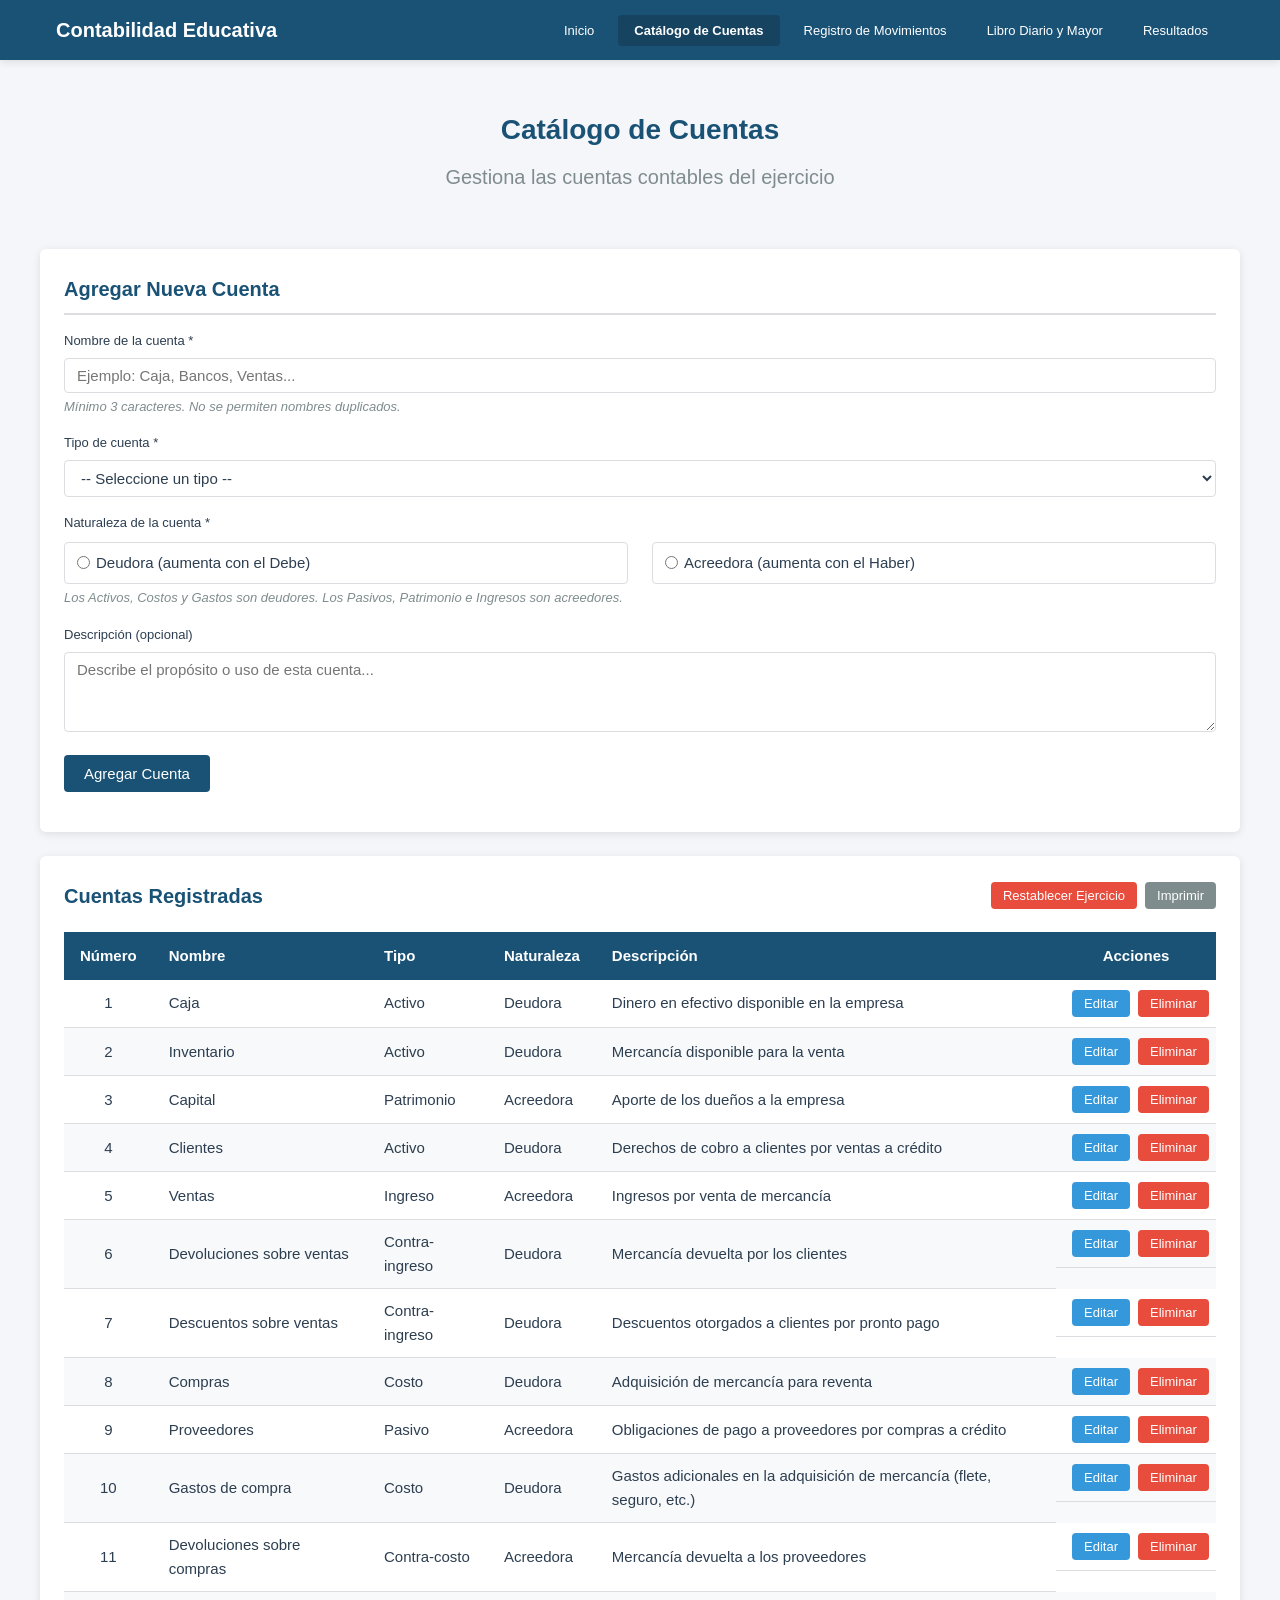
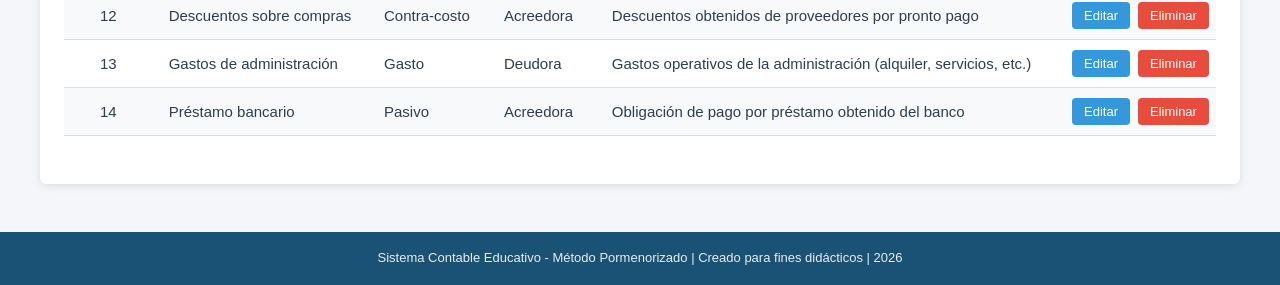
==== src/pages/cuentas.html @ c8688d5f "renanme de archivos base y correcion de rutas" ====
<!DOCTYPE html>
<html lang="es">
<head>
    <meta charset="UTF-8">
    <meta name="viewport" content="width=device-width, initial-scale=1.0">
    <title>Catálogo de Cuentas - Sistema Contable Educativo</title>
  
    <link rel="stylesheet" href="../styles/principal.css">
    <link rel="stylesheet" href="../styles/cuentas.css">

    <link rel="stylesheet" href="../styles/impresion.css" media="print">
</head>
<body>
    
    <!-- 
        =============================================================================
        NAVEGACIÓN PRINCIPAL
        =============================================================================
        Igual en todas las páginas. El enlace activo se resalta automáticamente
        mediante la función marcarNavegacionActiva() en principal.js.
    -->
    <nav class="navegacion-principal">
        <div class="contenedor-navegacion">
            <a href="../../index.html" class="titulo-navegacion">Contabilidad Educativa</a>
            
            <button id="boton-menu-hamburguesa" class="boton-menu-hamburguesa" aria-label="Abrir menú de navegación">
                <span class="linea"></span>
                <span class="linea"></span>
                <span class="linea"></span>
            </button>
            
            <ul id="lista-navegacion" class="lista-navegacion">
                <li class="elemento-navegacion">
                    <a href="../../index.html" class="enlace-navegacion">Inicio</a>
                </li>
                <li class="elemento-navegacion">
                    <a href="cuentas.html" class="enlace-navegacion">Catálogo de Cuentas</a>
                </li>
                <li class="elemento-navegacion">
                    <a href="movimientos.html" class="enlace-navegacion">Registro de Movimientos</a>
                </li>
                <li class="elemento-navegacion">
                    <a href="libros.html" class="enlace-navegacion">Libro Diario y Mayor</a>
                </li>
                <li class="elemento-navegacion">
                    <a href="resultados.html" class="enlace-navegacion">Resultados</a>
                </li>
            </ul>
        </div>
    </nav>
    
    <!-- 
        =============================================================================
        CONTENIDO PRINCIPAL
        =============================================================================
    -->
    <main class="contenido-principal">
        <div class="contenedor">
            
            <!-- Encabezado de la página -->
            <header class="encabezado-pagina">
                <h1 class="titulo-principal">Catálogo de Cuentas</h1>
                <p class="subtitulo-principal">Gestiona las cuentas contables del ejercicio</p>
            </header>
            
            <!-- 
                =============================================================================
                SECCIÓN: FORMULARIO PARA CREAR/EDITAR CUENTAS
                =============================================================================
                Este formulario permite agregar nuevas cuentas al catálogo.
                También se reutiliza para editar cuentas existentes.
            -->
            <section class="tarjeta margen-inferior">
                <h2 class="titulo-tarjeta" id="titulo-formulario">Agregar Nueva Cuenta</h2>
                
                <form id="formulario-cuenta" novalidate>
                    
                    <!-- Campo oculto para saber si estamos editando (ID de la cuenta) -->
                    <input type="hidden" id="campo-id-cuenta" value="">
                    
                    <!-- Nombre de la cuenta -->
                    <div class="grupo-formulario">
                        <label for="campo-nombre" class="etiqueta-formulario">Nombre de la cuenta *</label>
                        <input 
                            type="text" 
                            id="campo-nombre" 
                            class="campo-texto" 
                            placeholder="Ejemplo: Caja, Bancos, Ventas..."
                            required 
                            minlength="3"
                            maxlength="100"
                        >
                        <small class="texto-ayuda">Mínimo 3 caracteres. No se permiten nombres duplicados.</small>
                    </div>
                    
                    <!-- Tipo de cuenta -->
                    <div class="grupo-formulario">
                        <label for="campo-tipo" class="etiqueta-formulario">Tipo de cuenta *</label>
                        <select id="campo-tipo" class="campo-seleccion" required>
                            <option value="">-- Seleccione un tipo --</option>
                            <option value="Activo">Activo</option>
                            <option value="Pasivo">Pasivo</option>
                            <option value="Patrimonio">Patrimonio</option>
                            <option value="Ingreso">Ingreso</option>
                            <option value="Costo">Costo</option>
                            <option value="Gasto">Gasto</option>
                            <option value="Contra-ingreso">Contra-ingreso</option>
                            <option value="Contra-costo">Contra-costo</option>
                        </select>
                    </div>
                    
                    <!-- Naturaleza de la cuenta (radio buttons) -->
                    <div class="grupo-formulario">
                        <span class="etiqueta-formulario">Naturaleza de la cuenta *</span>
                        <div class="grupo-radio">
                            <label class="opcion-radio">
                                <input type="radio" name="naturaleza" value="deudora" required>
                                <span>Deudora (aumenta con el Debe)</span>
                            </label>
                            <label class="opcion-radio">
                                <input type="radio" name="naturaleza" value="acreedora" required>
                                <span>Acreedora (aumenta con el Haber)</span>
                            </label>
                        </div>
                        <small class="texto-ayuda">
                            Los Activos, Costos y Gastos son deudores. 
                            Los Pasivos, Patrimonio e Ingresos son acreedores.
                        </small>
                    </div>
                    
                    <!-- Descripción opcional -->
                    <div class="grupo-formulario">
                        <label for="campo-descripcion" class="etiqueta-formulario">Descripción (opcional)</label>
                        <textarea 
                            id="campo-descripcion" 
                            class="campo-textarea" 
                            placeholder="Describe el propósito o uso de esta cuenta..."
                            maxlength="200"
                        ></textarea>
                    </div>
                    
                    <!-- Mensaje de validación (se muestra con JavaScript) -->
                    <div id="mensaje-formulario" class="mensaje-validacion oculto" role="alert"></div>
                    
                    <!-- Botones del formulario -->
                    <div class="grupo-botones">
                        <button type="submit" id="boton-guardar" class="boton boton-primario">
                            Agregar Cuenta
                        </button>
                        <button type="button" id="boton-cancelar" class="boton boton-peligro oculto">
                            Cancelar Edición
                        </button>
                    </div>
                    
                </form>
            </section>
            
            <!-- 
                =============================================================================
                SECCIÓN: TABLA DE CUENTAS EXISTENTES
                =============================================================================
                Muestra todas las cuentas del catálogo con opciones de editar y eliminar.
            -->
            <section class="tarjeta">
                <div style="display: flex; justify-content: space-between; align-items: center; margin-bottom: 20px; flex-wrap: wrap; gap: 12px;">
                    <h2 class="titulo-tarjeta" style="margin: 0; border: none; padding: 0;">Cuentas Registradas</h2>
                    
                    <!-- Grupo de botones de acción -->
                    <div class="grupo-botones" style="margin: 0;">
                        <button id="boton-restablecer" class="boton boton-peligro boton-pequeno">
                            Restablecer Ejercicio
                        </button>
                        <button id="boton-imprimir" class="boton boton-imprimir boton-pequeno">
                            Imprimir
                        </button>
                    </div>
                </div>
                
                <!-- Contenedor con scroll horizontal para la tabla -->
                <div class="contenedor-tabla">
                    <table class="tabla-datos" id="tabla-cuentas">
                        <thead>
                            <tr>
                                <th>Número</th>
                                <th>Nombre</th>
                                <th>Tipo</th>
                                <th>Naturaleza</th>
                                <th>Descripción</th>
                                <th>Acciones</th>
                            </tr>
                        </thead>
                        <tbody id="cuerpo-tabla-cuentas">
                            <!-- Las filas se generan dinámicamente con JavaScript -->
                        </tbody>
                    </table>
                </div>
                
                <!-- Mensaje que aparece cuando no hay cuentas -->
                <p id="mensaje-sin-cuentas" class="mensaje-vacio oculto">
                    No hay cuentas registradas. Agrega una nueva cuenta usando el formulario de arriba.
                </p>
                
            </section>
            
        </div>
    </main>
    
    <!-- 
        =============================================================================
        PIE DE PÁGINA
        =============================================================================
    -->
    <footer class="pie-pagina">
        <p class="texto-pie">
            Sistema Contable Educativo - Método Pormenorizado | 
            Creado para fines didácticos | 
            <span id="anio-actual">2024</span>
        </p>
    </footer>
    
    <!-- 
        =============================================================================
        SCRIPTS
        =============================================================================
        Orden de carga importante:
        1. datos.js - Variables globales con los datos del ejercicio
        2. principal.js - Funciones compartidas (formato, navegación, impresión)
        3. cuentas.js - Lógica específica de esta página
    -->
    <script src="../scripts/datos.js"></script>
    <script src="../scripts/principal.js"></script>
    <script src="../scripts/cuentas.js"></script>
    
    <!-- Script para el año actual -->
    <script>
        document.getElementById('anio-actual').textContent = new Date().getFullYear();
    </script>
    
</body>
</html>
---- src/styles/principal.css ----
/**
 * =============================================================================
 * principal.css - Estilos generales del Sistema Contable Educativo
 * =============================================================================
 * 
 * Este archivo contiene los estilos base que se aplican a todas las páginas:
 * variables CSS, reset básico, tipografía, navegación, layout general,
 * botones, tablas, formularios y estilos responsive.
 * 
 * Cada página tiene su propio CSS específico que se carga después de este.
 */

/* =============================================================================
   VARIABLES CSS (Custom Properties)
   =============================================================================
   Las variables CSS nos permiten definir colores y valores reutilizables.
   Si queremos cambiar un color, solo lo modificamos aquí y se aplica en todo.
   ============================================================================= */

:root {
    /* Paleta de colores principal */
    --color-principal: #1a5276;        /* Azul corporativo - encabezados, navegación */
    --color-principal-oscuro: #154360;  /* Azul más oscuro para hover */
    --color-secundario: #2ecc71;       /* Verde - éxito, valores positivos */
    --color-acento: #e67e22;           /* Naranja - botones de acción, resaltados */
    
    /* Colores de fondo */
    --fondo-pagina: #f5f6fa;           /* Gris muy claro - fondo general */
    --fondo-tarjeta: #ffffff;          /* Blanco - tarjetas y contenedores */
    --fondo-encabezado-tabla: #1a5276; /* Azul corporativo - cabeceras de tabla */
    
    /* Colores de texto */
    --texto-principal: #2c3e50;        /* Gris oscuro - texto principal */
    --texto-secundario: #7f8c8d;       /* Gris medio - subtítulos, descripciones */
    --texto-claro: #ffffff;            /* Blanco - texto sobre fondos oscuros */
    
    /* Colores contables específicos */
    --color-debe: #c0392b;             /* Rojo suave - movimientos al Debe */
    --color-haber: #27ae60;            /* Verde - movimientos al Haber */
    --color-exito: #2ecc71;            /* Verde brillante - mensajes de éxito */
    --color-error: #e74c3c;            /* Rojo - mensajes de error, alertas */
    
    /* Colores de borde y separación */
    --color-borde: #dcdde1;            /* Gris claro - bordes de inputs y tablas */
    --color-borde-hover: #1a5276;      /* Azul - borde al enfocar input */
    
    /* Tipografía */
    --fuente-principal: 'Segoe UI', Tahoma, Geneva, Verdana, sans-serif;
    
    /* Tamaños de texto */
    --tamano-titulo: 28px;
    --tamano-subtitulo: 20px;
    --tamano-texto: 15px;
    --tamano-pequeno: 13px;
    
    /* Espaciado */
    --espaciado-pequeno: 8px;
    --espaciado-medio: 16px;
    --espaciado-grande: 24px;
    --espaciado-extra: 32px;
    
    /* Bordes redondeados */
    --radio-borde-pequeno: 4px;
    --radio-borde-medio: 6px;
    --radio-borde-grande: 8px;
    
    /* Sombras */
    --sombra-suave: 0 2px 8px rgba(0, 0, 0, 0.1);
    --sombra-media: 0 4px 12px rgba(0, 0, 0, 0.15);
}

/* =============================================================================
   RESET Y ESTILOS BASE
   =============================================================================
   Estos estilos normalizan el comportamiento entre navegadores y establecen
   la base visual del sitio.
   ============================================================================= */

/* Aplicamos box-sizing border-box a todos los elementos para que el padding
   y el borde no aumenten el ancho total del elemento */
*,
*::before,
*::after {
    box-sizing: border-box;
    margin: 0;
    padding: 0;
}

/* Estilos base del body */
body {
    font-family: var(--fuente-principal);
    font-size: var(--tamano-texto);
    color: var(--texto-principal);
    background-color: var(--fondo-pagina);
    line-height: 1.6;
    min-height: 100vh;
    display: flex;
    flex-direction: column;
}

/* =============================================================================
   NAVEGACIÓN PRINCIPAL
   =============================================================================
   Barra de navegación fija en la parte superior con fondo azul corporativo.
   ============================================================================= */

.navegacion-principal {
    background-color: var(--color-principal);
    position: fixed;
    top: 0;
    left: 0;
    width: 100%;
    z-index: 1000;
    box-shadow: var(--sombra-suave);
}

/* Contenedor interno de la navegación */
.contenedor-navegacion {
    max-width: 1200px;
    margin: 0 auto;
    padding: 0 var(--espaciado-medio);
    display: flex;
    justify-content: space-between;
    align-items: center;
    height: 60px;
}

/* Logo o título del sitio en la navegación */
.titulo-navegacion {
    color: var(--texto-claro);
    font-size: var(--tamano-subtitulo);
    font-weight: 600;
    text-decoration: none;
}

/* Lista de enlaces de navegación */
.lista-navegacion {
    list-style: none;
    display: flex;
    gap: var(--espaciado-pequeno);
}

/* Cada elemento de la lista */
.elemento-navegacion {
    display: inline-block;
}

/* Enlaces de navegación */
.enlace-navegacion {
    color: var(--texto-claro);
    text-decoration: none;
    padding: var(--espaciado-pequeno) var(--espaciado-medio);
    border-radius: var(--radio-borde-pequeno);
    transition: background-color 0.2s ease;
    font-size: var(--tamano-pequeno);
    font-weight: 500;
}

/* Efecto hover: fondo más oscuro */
.enlace-navegacion:hover {
    background-color: var(--color-principal-oscuro);
}

/* Enlace activo (página actual) */
.enlace-navegacion.activo {
    background-color: var(--color-principal-oscuro);
    font-weight: 600;
}

/* =============================================================================
   BOTÓN MENÚ HAMBURGUESA (solo visible en pantallas pequeñas)
   ============================================================================= */

.boton-menu-hamburguesa {
    display: none; /* Oculto por defecto en escritorio */
    background: none;
    border: none;
    cursor: pointer;
    padding: var(--espaciado-pequeno);
}

/* Las tres líneas del menú hamburguesa */
.boton-menu-hamburguesa .linea {
    display: block;
    width: 25px;
    height: 3px;
    background-color: var(--texto-claro);
    margin: 5px 0;
    border-radius: 2px;
    transition: all 0.3s ease;
}

/* =============================================================================
   CONTENIDO PRINCIPAL
   =============================================================================
   El main tiene margen superior para no quedar debajo de la navegación fija.
   ============================================================================= */

.contenido-principal {
    margin-top: 60px; /* Altura de la navegación */
    flex: 1;
    padding: var(--espaciado-grande) var(--espaciado-medio);
}

/* Contenedor centrado con ancho máximo */
.contenedor {
    max-width: 1200px;
    margin: 0 auto;
}

/* =============================================================================
   ENCABEZADOS DE PÁGINA
   ============================================================================= */

.encabezado-pagina {
    text-align: center;
    margin-bottom: var(--espaciado-extra);
    padding: var(--espaciado-grande) 0;
}

.titulo-principal {
    font-size: var(--tamano-titulo);
    font-weight: 600;
    color: var(--color-principal);
    margin-bottom: var(--espaciado-pequeno);
}

.subtitulo-principal {
    font-size: var(--tamano-subtitulo);
    color: var(--texto-secundario);
    font-weight: 400;
}

/* =============================================================================
   TARJETAS Y CONTENEDORES
   =============================================================================
   Las tarjetas son cajas blancas con sombra que agrupan contenido relacionado.
   ============================================================================= */

.tarjeta {
    background-color: var(--fondo-tarjeta);
    border-radius: var(--radio-borde-medio);
    box-shadow: var(--sombra-suave);
    padding: var(--espaciado-grande);
    margin-bottom: var(--espaciado-grande);
}

.titulo-tarjeta {
    font-size: var(--tamano-subtitulo);
    font-weight: 600;
    color: var(--color-principal);
    margin-bottom: var(--espaciado-medio);
    padding-bottom: var(--espaciado-pequeno);
    border-bottom: 2px solid var(--color-borde);
}

/* =============================================================================
   BOTONES
   =============================================================================
   Estilos base para todos los botones. Se pueden combinar con clases modificadoras.
   ============================================================================= */

.boton {
    display: inline-block;
    padding: 10px 20px;
    border: none;
    border-radius: var(--radio-borde-pequeno);
    font-family: var(--fuente-principal);
    font-size: var(--tamano-texto);
    font-weight: 500;
    cursor: pointer;
    transition: all 0.2s ease;
    text-decoration: none;
    text-align: center;
}

/* Botón primario: azul corporativo */
.boton-primario {
    background-color: var(--color-principal);
    color: var(--texto-claro);
}

.boton-primario:hover {
    background-color: var(--color-principal-oscuro);
}

/* Botón secundario: verde */
.boton-secundario {
    background-color: var(--color-secundario);
    color: var(--texto-claro);
}

.boton-secundario:hover {
    background-color: #27ae60;
}

/* Botón de acento: naranja */
.boton-acento {
    background-color: var(--color-acento);
    color: var(--texto-claro);
}

.boton-acento:hover {
    background-color: #d35400;
}

/* Botón de peligro: rojo */
.boton-peligro {
    background-color: var(--color-error);
    color: var(--texto-claro);
}

.boton-peligro:hover {
    background-color: #c0392b;
}

/* Botón de impresión */
.boton-imprimir {
    background-color: var(--texto-secundario);
    color: var(--texto-claro);
}

.boton-imprimir:hover {
    background-color: #5d6d7e;
}

/* Botón pequeño (para acciones en tablas) */
.boton-pequeno {
    padding: 6px 12px;
    font-size: var(--tamano-pequeno);
}

/* Grupo de botones alineados */
.grupo-botones {
    display: flex;
    gap: var(--espaciado-pequeno);
    margin-bottom: var(--espaciado-medio);
    flex-wrap: wrap;
}

/* =============================================================================
   TABLAS
   =============================================================================
   Estilos para tablas de datos con cabecera azul y filas alternadas.
   ============================================================================= */

.contenedor-tabla {
    overflow-x: auto; /* Permite scroll horizontal en tablas anchas */
    margin-bottom: var(--espaciado-grande);
}

.tabla-datos {
    width: 100%;
    border-collapse: collapse; /* Une los bordes de las celdas */
    font-size: var(--tamano-texto);
    background-color: var(--fondo-tarjeta);
}

/* Cabecera de la tabla */
.tabla-datos thead {
    background-color: var(--color-principal);
    color: var(--texto-claro);
}

.tabla-datos th {
    padding: 12px var(--espaciado-medio);
    text-align: left;
    font-weight: 600;
    white-space: nowrap;
}

/* Celdas del cuerpo de la tabla */
.tabla-datos td {
    padding: 10px var(--espaciado-medio);
    border-bottom: 1px solid var(--color-borde);
}

/* Filas alternadas para mejor lectura */
.tabla-datos tbody tr:nth-child(even) {
    background-color: #f8f9fa;
}

/* Efecto hover en las filas */
.tabla-datos tbody tr:hover {
    background-color: #e8f4f8;
}

/* Alineación derecha para montos numéricos */
.tabla-datos .celda-numero {
    text-align: right;
    font-family: 'Courier New', monospace;
    font-weight: 500;
}

/* Celda de acciones (botones editar/eliminar) */
.celda-acciones {
    display: flex;
    gap: var(--espaciado-pequeno);
    white-space: nowrap;
}

/* =============================================================================
   FORMULARIOS
   =============================================================================
   Estilos para inputs, selects, textareas y labels.
   ============================================================================= */

.grupo-formulario {
    margin-bottom: var(--espaciado-medio);
}

.etiqueta-formulario {
    display: block;
    margin-bottom: 6px;
    font-weight: 500;
    color: var(--texto-principal);
    font-size: var(--tamano-pequeno);
}

.campo-texto,
.campo-seleccion,
.campo-textarea,
.campo-numero,
.campo-fecha {
    width: 100%;
    padding: 8px 12px;
    border: 1px solid var(--color-borde);
    border-radius: var(--radio-borde-pequeno);
    font-family: var(--fuente-principal);
    font-size: var(--tamano-texto);
    color: var(--texto-principal);
    background-color: var(--fondo-tarjeta);
    transition: border-color 0.2s ease, box-shadow 0.2s ease;
}

/* Efecto al enfocar un campo */
.campo-texto:focus,
.campo-seleccion:focus,
.campo-textarea:focus,
.campo-numero:focus,
.campo-fecha:focus {
    outline: none;
    border-color: var(--color-borde-hover);
    box-shadow: 0 0 0 3px rgba(26, 82, 118, 0.1);
}

.campo-textarea {
    resize: vertical;
    min-height: 80px;
}

/* Grupo de radio buttons */
.grupo-radio {
    display: flex;
    gap: var(--espaciado-grande);
    margin-top: var(--espaciado-pequeno);
}

.opcion-radio {
    display: flex;
    align-items: center;
    gap: 6px;
    cursor: pointer;
}

.opcion-radio input[type="radio"] {
    cursor: pointer;
}

/* Mensaje de validación */
.mensaje-validacion {
    padding: var(--espaciado-pequeno) var(--espaciado-medio);
    border-radius: var(--radio-borde-pequeno);
    margin-top: var(--espaciado-pequeno);
    font-size: var(--tamano-pequeno);
    font-weight: 500;
}

.mensaje-validacion.exito {
    background-color: rgba(46, 204, 113, 0.1);
    color: var(--color-exito);
    border: 1px solid var(--color-exito);
}

.mensaje-validacion.error {
    background-color: rgba(231, 76, 60, 0.1);
    color: var(--color-error);
    border: 1px solid var(--color-error);
}

/* =============================================================================
   MENSAJES Y ALERTAS
   ============================================================================= */

.mensaje-vacio {
    text-align: center;
    padding: var(--espaciado-grande);
    color: var(--texto-secundario);
    font-style: italic;
}

.indicador-estado {
    display: inline-block;
    padding: 4px 12px;
    border-radius: var(--radio-borde-pequeno);
    font-size: var(--tamano-pequeno);
    font-weight: 600;
}

.indicador-estado.cuadra {
    background-color: rgba(46, 204, 113, 0.15);
    color: var(--color-exito);
}

.indicador-estado.no-cuadra {
    background-color: rgba(231, 76, 60, 0.15);
    color: var(--color-error);
}

/* =============================================================================
   PIE DE PÁGINA
   ============================================================================= */

.pie-pagina {
    background-color: var(--color-principal);
    color: var(--texto-claro);
    text-align: center;
    padding: var(--espaciado-medio);
    margin-top: auto; /* Empuja el footer al final de la página */
}

.texto-pie {
    font-size: var(--tamano-pequeno);
    opacity: 0.9;
}

/* =============================================================================
   UTILIDADES
   ============================================================================= */

.texto-centrado {
    text-align: center;
}

.texto-derecha {
    text-align: right;
}

.margen-superior {
    margin-top: var(--espaciado-grande);
}

.margen-inferior {
    margin-bottom: var(--espaciado-grande);
}

.oculto {
    display: none !important;
}

/* Color para valores al Debe */
.texto-debe {
    color: var(--color-debe);
    font-weight: 600;
}

/* Color para valores al Haber */
.texto-haber {
    color: var(--color-haber);
    font-weight: 600;
}

/* =============================================================================
   RESPONSIVE - PANTALLAS PEQUEÑAS (menos de 768px)
   =============================================================================
   Cuando la pantalla es estrecha, adaptamos el layout para móviles.
   ============================================================================= */

@media screen and (max-width: 768px) {
    
    /* Navegación: ocultamos la lista y mostramos el botón hamburguesa */
    .lista-navegacion {
        display: none; /* Oculto por defecto */
        position: absolute;
        top: 60px;
        left: 0;
        width: 100%;
        background-color: var(--color-principal);
        flex-direction: column;
        padding: var(--espaciado-pequeno) 0;
        box-shadow: var(--sombra-media);
    }
    
    /* Clase que se agrega con JavaScript para mostrar el menú */
    .lista-navegacion.visible {
        display: flex;
    }
    
    .elemento-navegacion {
        width: 100%;
    }
    
    .enlace-navegacion {
        display: block;
        padding: var(--espaciado-medio);
        border-radius: 0;
    }
    
    .boton-menu-hamburguesa {
        display: block; /* Visible solo en móvil */
    }
    
    /* Ajustamos tamaños de texto */
    .titulo-principal {
        font-size: 22px;
    }
    
    .subtitulo-principal {
        font-size: 16px;
    }
    
    /* Tarjetas con menos padding */
    .tarjeta {
        padding: var(--espaciado-medio);
    }
    
    /* Tablas con scroll horizontal */
    .contenedor-tabla {
        border: 1px solid var(--color-borde);
        border-radius: var(--radio-borde-pequeno);
    }
    
    /* Grupos de botones en columna */
    .grupo-botones {
        flex-direction: column;
    }
    
    .boton {
        width: 100%;
    }
    
    /* Formularios: inputs al 100% */
    .grupo-radio {
        flex-direction: column;
        gap: var(--espaciado-pequeno);
    }
}
---- src/styles/cuentas.css ----
/**
 * =============================================================================
 * cuentas.css - Estilos específicos de la página Catálogo de Cuentas
 * =============================================================================
 * 
 * Este archivo complementa a principal.css con estilos exclusivos para
 * la página cuentas.html: ajustes del formulario, estilos de validación
 * en tiempo real, y personalización de la tabla de cuentas.
 */

/* =============================================================================
   FORMULARIO DE CUENTAS
   ============================================================================= */

/* Texto de ayuda debajo de los campos */
.texto-ayuda {
    display: block;
    margin-top: 4px;
    font-size: var(--tamano-pequeno);
    color: var(--texto-secundario);
    font-style: italic;
}

/* Resaltado visual del campo cuando hay error de validación */
.campo-texto.error,
.campo-seleccion.error,
.campo-textarea.error {
    border-color: var(--color-error);
    box-shadow: 0 0 0 3px rgba(231, 76, 60, 0.15);
}

/* Resaltado visual del campo cuando es válido */
.campo-texto.valido,
.campo-seleccion.valido,
.campo-textarea.valido {
    border-color: var(--color-exito);
    box-shadow: 0 0 0 3px rgba(46, 204, 113, 0.15);
}

/* Estilo especial para el grupo de radio buttons de naturaleza */
.grupo-radio .opcion-radio {
    padding: 8px 12px;
    border: 1px solid var(--color-borde);
    border-radius: var(--radio-borde-pequeno);
    transition: all 0.2s ease;
    flex: 1;
}

.grupo-radio .opcion-radio:hover {
    background-color: #f8f9fa;
    border-color: var(--color-principal);
}

/* Radio button seleccionado: resaltamos toda la opción */
.opcion-radio input[type="radio"]:checked + span {
    color: var(--color-principal);
    font-weight: 600;
}

.opcion-radio input[type="radio"]:checked {
    accent-color: var(--color-principal);
}

/* =============================================================================
   TABLA DE CUENTAS - ESTILOS ESPECÍFICOS
   ============================================================================= */

/* Ancho de las columnas de la tabla de cuentas */
#tabla-cuentas th:nth-child(1),
#tabla-cuentas td:nth-child(1) {
    width: 60px;
    text-align: center;
}

#tabla-cuentas th:nth-child(3),
#tabla-cuentas td:nth-child(3) {
    width: 120px;
}

#tabla-cuentas th:nth-child(4),
#tabla-cuentas td:nth-child(4) {
    width: 100px;
}

#tabla-cuentas th:nth-child(6),
#tabla-cuentas td:nth-child(6) {
    width: 160px;
    text-align: center;
}

/* Estilo visual para la naturaleza deudora */
.naturaleza-deudora {
    color: var(--color-debe);
    font-weight: 600;
    background-color: rgba(192, 57, 43, 0.08);
    padding: 2px 8px;
    border-radius: 12px;
    font-size: var(--tamano-pequeno);
    display: inline-block;
}

/* Estilo visual para la naturaleza acreedora */
.naturaleza-acreedora {
    color: var(--color-haber);
    font-weight: 600;
    background-color: rgba(39, 174, 96, 0.08);
    padding: 2px 8px;
    border-radius: 12px;
    font-size: var(--tamano-pequeno);
    display: inline-block;
}

/* Colores por tipo de cuenta en la tabla */
#tabla-cuentas td:nth-child(3) {
    font-weight: 500;
}

/* Activo: azul */
#tabla-cuentas td:nth-child(3):contains("Activo") {
    color: var(--color-principal);
}

/* Pasivo: naranja */
#tabla-cuentas td:nth-child(3):contains("Pasivo") {
    color: var(--color-acento);
}

/* Patrimonio: verde oscuro */
#tabla-cuentas td:nth-child(3):contains("Patrimonio") {
    color: #1e8449;
}

/* Ingreso: verde */
#tabla-cuentas td:nth-child(3):contains("Ingreso") {
    color: var(--color-haber);
}

/* Costo: rojo suave */
#tabla-cuentas td:nth-child(3):contains("Costo") {
    color: #c0392b;
}

/* Gasto: rojo */
#tabla-cuentas td:nth-child(3):contains("Gasto") {
    color: #e74c3c;
}

/* Contra-ingreso: rojo oscuro */
#tabla-cuentas td:nth-child(3):contains("Contra-ingreso") {
    color: #922b21;
}

/* Contra-costo: verde oscuro */
#tabla-cuentas td:nth-child(3):contains("Contra-costo") {
    color: #1e8449;
}

/* =============================================================================
   BOTONES DE ACCIÓN EN LA TABLA
   ============================================================================= */

/* Botón editar: azul claro */
.boton-editar {
    background-color: #3498db;
    color: white;
    border: none;
    padding: 6px 12px;
    border-radius: var(--radio-borde-pequeno);
    cursor: pointer;
    font-size: var(--tamano-pequeno);
    font-weight: 500;
    transition: background-color 0.2s ease;
}

.boton-editar:hover {
    background-color: #2980b9;
}

/* Botón eliminar: rojo */
.boton-eliminar {
    background-color: var(--color-error);
    color: white;
    border: none;
    padding: 6px 12px;
    border-radius: var(--radio-borde-pequeno);
    cursor: pointer;
    font-size: var(--tamano-pequeno);
    font-weight: 500;
    transition: background-color 0.2s ease;
}

.boton-eliminar:hover {
    background-color: #c0392b;
}

/* =============================================================================
   ESTADOS DEL FORMULARIO
   ============================================================================= */

/* Animación suave al cambiar de modo creación a edición */
#titulo-formulario {
    transition: color 0.3s ease;
}

/* Cuando estamos en modo edición, cambiamos el color del título */
.modo-edicion #titulo-formulario {
    color: var(--color-acento);
}

/* Resaltado visual de la fila que se está editando */
.fila-editando {
    background-color: rgba(230, 126, 34, 0.1) !important;
    border-left: 3px solid var(--color-acento);
}

/* =============================================================================
   RESPONSIVE - PANTALLAS PEQUEÑAS
   ============================================================================= */

@media screen and (max-width: 768px) {
    
    /* El formulario ocupa todo el ancho disponible */
    .grupo-formulario {
        margin-bottom: 20px;
    }
    
    /* Los radio buttons se apilan verticalmente */
    .grupo-radio {
        flex-direction: column;
        gap: 8px;
    }
    
    .grupo-radio .opcion-radio {
        width: 100%;
    }
    
    /* La tabla de cuentas permite scroll horizontal */
    #tabla-cuentas {
        font-size: var(--tamano-pequeno);
    }
    
    #tabla-cuentas th,
    #tabla-cuentas td {
        padding: 8px;
    }
    
    /* Los botones de acción en la tabla son más compactos */
    .celda-acciones {
        flex-direction: column;
        gap: 4px;
    }
    
    .boton-editar,
    .boton-eliminar {
        width: 100%;
        padding: 4px 8px;
        font-size: 12px;
    }
    
    /* Ajustamos los badges de naturaleza */
    .naturaleza-deudora,
    .naturaleza-acreedora {
        font-size: 11px;
        padding: 1px 6px;
    }
}
---- src/styles/impresion.css ----
/**
 * =============================================================================
 * impresion.css - Estilos para impresión
 * =============================================================================
 * 
 * Este archivo define cómo se ve el sitio cuando se imprime o se genera
 * un PDF mediante la función window.print(). Se carga con media="print"
 * en cada página, por lo que solo aplica cuando el navegador está en
 * modo de impresión.
 * 
 * Reglas generales:
 * - Ocultar elementos interactivos (navegación, botones)
 * - Eliminar fondos de color para ahorrar tinta
 * - Usar bordes negros en lugar de colores
 * - Asegurar que el contenido principal ocupe todo el ancho
 * - Mostrar URLs de enlaces si es relevante
 */

@media print {
    
    /* =============================================================================
       OCULTAR ELEMENTOS INTERACTIVOS
       =============================================================================
       La navegación, botones y elementos de control no son necesarios
       en una impresión. El usuario solo quiere ver el contenido.
       ============================================================================= */
    
    /* Ocultar la barra de navegación completa */
    .navegacion-principal {
        display: none !important;
    }
    
    /* Ocultar todos los botones del sitio */
    .boton,
    .boton-primario,
    .boton-secundario,
    .boton-acento,
    .boton-peligro,
    .boton-imprimir,
    .boton-pequeno,
    .boton-editar,
    .boton-eliminar,
    .boton-eliminar-linea,
    .boton-agregar-linea,
    .boton-menu-hamburguesa {
        display: none !important;
    }
    
    /* Ocultar el botón de impresión específicamente (por si acaso) */
    #boton-imprimir,
    #boton-imprimir-diario,
    #boton-imprimir-mayor {
        display: none !important;
    }
    
    /* Ocultar botones de acción en tablas */
    .celda-acciones,
    .grupo-botones,
    .grupo-boton-eliminar {
        display: none !important;
    }
    
    /* Ocultar botones de restablecer */
    #boton-restablecer,
    #boton-limpiar {
        display: none !important;
    }
    
    /* Ocultar botón cancelar edición */
    #boton-cancelar {
        display: none !important;
    }
    
    /* Ocultar botón agregar línea en movimientos */
    #boton-agregar-linea {
        display: none !important;
    }
    
    /* Ocultar botón registrar asiento (deshabilitado o no) */
    #boton-registrar {
        display: none !important;
    }
    
    /* Ocultar botones de eliminar en tablas */
    .boton-eliminar,
    .boton-editar {
        display: none !important;
    }
    
    /* Ocultar mensajes de validación y ayuda */
    .mensaje-validacion,
    .texto-ayuda,
    #mensaje-formulario,
    #mensaje-partida-doble {
        display: none !important;
    }
    
    /* Ocultar el selector de cuentas en el mayor */
    #selector-cuenta-mayor {
        display: none !important;
    }
    
    /* Ocultar pestañas de navegación (mostrar todo el contenido) */
    .contenedor-pestanas {
        display: none !important;
    }
    
    /* =============================================================================
       MOSTRAR TODO EL CONTENIDO (pestañas ocultas)
       =============================================================================
       En modo normal, las pestañas ocultan una sección u otra.
       Al imprimir, mostramos ambas secciones completas.
       ============================================================================= */
    
    /* Mostrar todas las secciones que estén ocultas */
    .seccion-pestana.oculto {
        display: block !important;
    }
    
    /* Asegurar que el contenido principal no tenga margen superior
       (ya que la navegación ya no está visible) */
    .contenido-principal {
        margin-top: 0 !important;
        padding-top: 20px !important;
    }
    
    /* =============================================================================
       ESTILOS DE FONDO Y COLOR
       =============================================================================
       Los fondos de color consumen mucha tinta. Los eliminamos y
       usamos solo bordes y texto negro para máxima legibilidad.
       ============================================================================= */
    
    /* Fondo blanco para todo el documento */
    body {
        background-color: #ffffff !important;
        color: #000000 !important;
        font-size: 12pt !important;
    }
    
    /* Eliminar sombras de tarjetas */
    .tarjeta {
        box-shadow: none !important;
        border: 1px solid #000000 !important;
        background-color: #ffffff !important;
        margin-bottom: 20px !important;
        page-break-inside: avoid !important;
    }
    
    /* Títulos en negro */
    .titulo-principal,
    .titulo-tarjeta,
    .titulo-cuenta-mayor,
    .titulo-paso,
    .titulo-grafico {
        color: #000000 !important;
    }
    
    /* Subtítulos en gris oscuro */
    .subtitulo-principal,
    .descripcion-grafico,
    .formula-paso,
    .texto-ayuda {
        color: #333333 !important;
    }
    
    /* =============================================================================
       TABLAS
       =============================================================================
       Las tablas deben verse claras con bordes definidos y sin
       colores de fondo alternados que consuman tinta.
       ============================================================================= */
    
    /* Tablas con bordes negros sólidos */
    .tabla-datos {
        border: 2px solid #000000 !important;
        font-size: 10pt !important;
    }
    
    /* Cabecera de tabla: fondo gris claro en lugar de azul */
    .tabla-datos thead {
        background-color: #e0e0e0 !important;
        color: #000000 !important;
    }
    
    .tabla-datos th {
        border: 1px solid #000000 !important;
        padding: 8px !important;
        font-weight: bold !important;
    }
    
    /* Celdas del cuerpo */
    .tabla-datos td {
        border: 1px solid #000000 !important;
        padding: 6px 8px !important;
    }
    
    /* Eliminar filas alternadas */
    .tabla-datos tbody tr:nth-child(even) {
        background-color: transparent !important;
    }
    
    /* Eliminar hover en filas */
    .tabla-datos tbody tr:hover {
        background-color: transparent !important;
    }
    
    /* Totales en negrita con borde superior doble */
    .fila-totales td,
    #pie-tabla-balanza td,
    #pie-tabla-diario td {
        border-top: 2px solid #000000 !important;
        font-weight: bold !important;
        background-color: #f0f0f0 !important;
    }
    
    /* =============================================================================
       ESQUEMAS DE MAYOR (FORMATO T)
       =============================================================================
       Los esquemas T deben mantener su estructura pero sin colores.
       ============================================================================= */
    
    .esquema-mayor {
        border: 2px solid #000000 !important;
        box-shadow: none !important;
        page-break-inside: avoid !important;
        margin-bottom: 20px !important;
    }
    
    .encabezado-mayor {
        background-color: #e0e0e0 !important;
        color: #000000 !important;
        border-bottom: 2px solid #000000 !important;
    }
    
    .titulo-cuenta-mayor {
        color: #000000 !important;
    }
    
    .naturaleza-cuenta-mayor {
        background-color: #ffffff !important;
        color: #000000 !important;
        border: 1px solid #000000 !important;
    }
    
    .columna-debe {
        border-right: 2px solid #000000 !important;
    }
    
    .titulo-columna-mayor {
        background-color: #f0f0f0 !important;
        color: #000000 !important;
        border-bottom: 1px solid #000000 !important;
    }
    
    .total-columna-mayor {
        background-color: #f0f0f0 !important;
        border-top: 2px solid #000000 !important;
    }
    
    .pie-mayor {
        background-color: #ffffff !important;
        border-top: 2px solid #000000 !important;
    }
    
    .saldo-mayor {
        border-color: #000000 !important;
    }
    
    /* =============================================================================
       ANÁLISIS DE LA OPERACIÓN
       ============================================================================= */
    
    .paso-analisis {
        border: 1px solid #000000 !important;
        border-left: 4px solid #000000 !important;
        background-color: #ffffff !important;
        page-break-inside: avoid !important;
    }
    
    .paso-ingreso,
    .paso-costo,
    .paso-inventario,
    .paso-ganancia,
    .paso-perdida {
        border-left-color: #000000 !important;
        background-color: #ffffff !important;
    }
    
    .titulo-paso {
        color: #000000 !important;
    }
    
    .valor-resultado {
        color: #000000 !important;
    }
    
    /* =============================================================================
       GRÁFICOS (CANVAS)
       =============================================================================
       Los canvas se imprimen como imágenes. Aseguramos que tengan
       borde y sean visibles.
       ============================================================================= */
    
    .contenedor-grafico {
        border: 1px solid #000000 !important;
        background-color: #ffffff !important;
        box-shadow: none !important;
        page-break-inside: avoid !important;
        margin-bottom: 20px !important;
    }
    
    .canvas-grafico {
        border: 1px solid #cccccc !important;
        max-width: 100% !important;
    }
    
    /* =============================================================================
       FORMULARIOS (ocultar en impresión)
       =============================================================================
       Los formularios no tienen sentido en una impresión.
       ============================================================================= */
    
    #formulario-cuenta,
    #formulario-asiento,
    .grupo-formulario {
        display: none !important;
    }
    
    /* Ocultar el título del formulario */
    #titulo-formulario {
        display: none !important;
    }
    
    /* =============================================================================
       PIE DE PÁGINA
       =============================================================================
       Mantenemos el pie pero con estilo simplificado.
       ============================================================================= */
    
    .pie-pagina {
        background-color: #ffffff !important;
        color: #000000 !important;
        border-top: 1px solid #000000 !important;
        margin-top: 30px !important;
        padding: 10px !important;
        font-size: 9pt !important;
    }
    
    /* =============================================================================
       UTILIDADES Y AJUSTES GENERALES
       ============================================================================= */
    
    /* Forzar que los enlaces muestren su URL (útil para referencias) */
    a[href]:after {
        content: none !important; /* Desactivado, no es necesario para este sitio */
    }
    
    /* Asegurar que el texto sea negro */
    p, span, div, li, td, th {
        color: #000000 !important;
    }
    
    /* Números alineados a la derecha */
    .celda-numero {
        font-family: 'Courier New', monospace !important;
        text-align: right !important;
    }
    
    /* Indicadores de estado en blanco y negro */
    .indicador-estado {
        border: 1px solid #000000 !important;
        background-color: #ffffff !important;
        color: #000000 !important;
    }
    
    /* Saltos de página inteligentes */
    .tarjeta,
    .esquema-mayor,
    .contenedor-grafico,
    .paso-analisis {
        page-break-inside: avoid !important;
    }
    
    /* Ajustar márgenes de página */
    @page {
        margin: 1.5cm 1cm;
    }
    
    /* Ocultar mensajes de vacío que no aportan en impresión */
    .mensaje-vacio {
        display: none !important;
    }
    
    /* Mostrar el contenido de las pestañas ocultas */
    #seccion-diario,
    #seccion-mayor {
        display: block !important;
    }
    
    /* Ajustar el grid de gráficos para impresión */
    .grid-graficos {
        display: block !important;
    }
    
    .grid-graficos .contenedor-grafico {
        width: 100% !important;
        margin-bottom: 20px !important;
    }
}
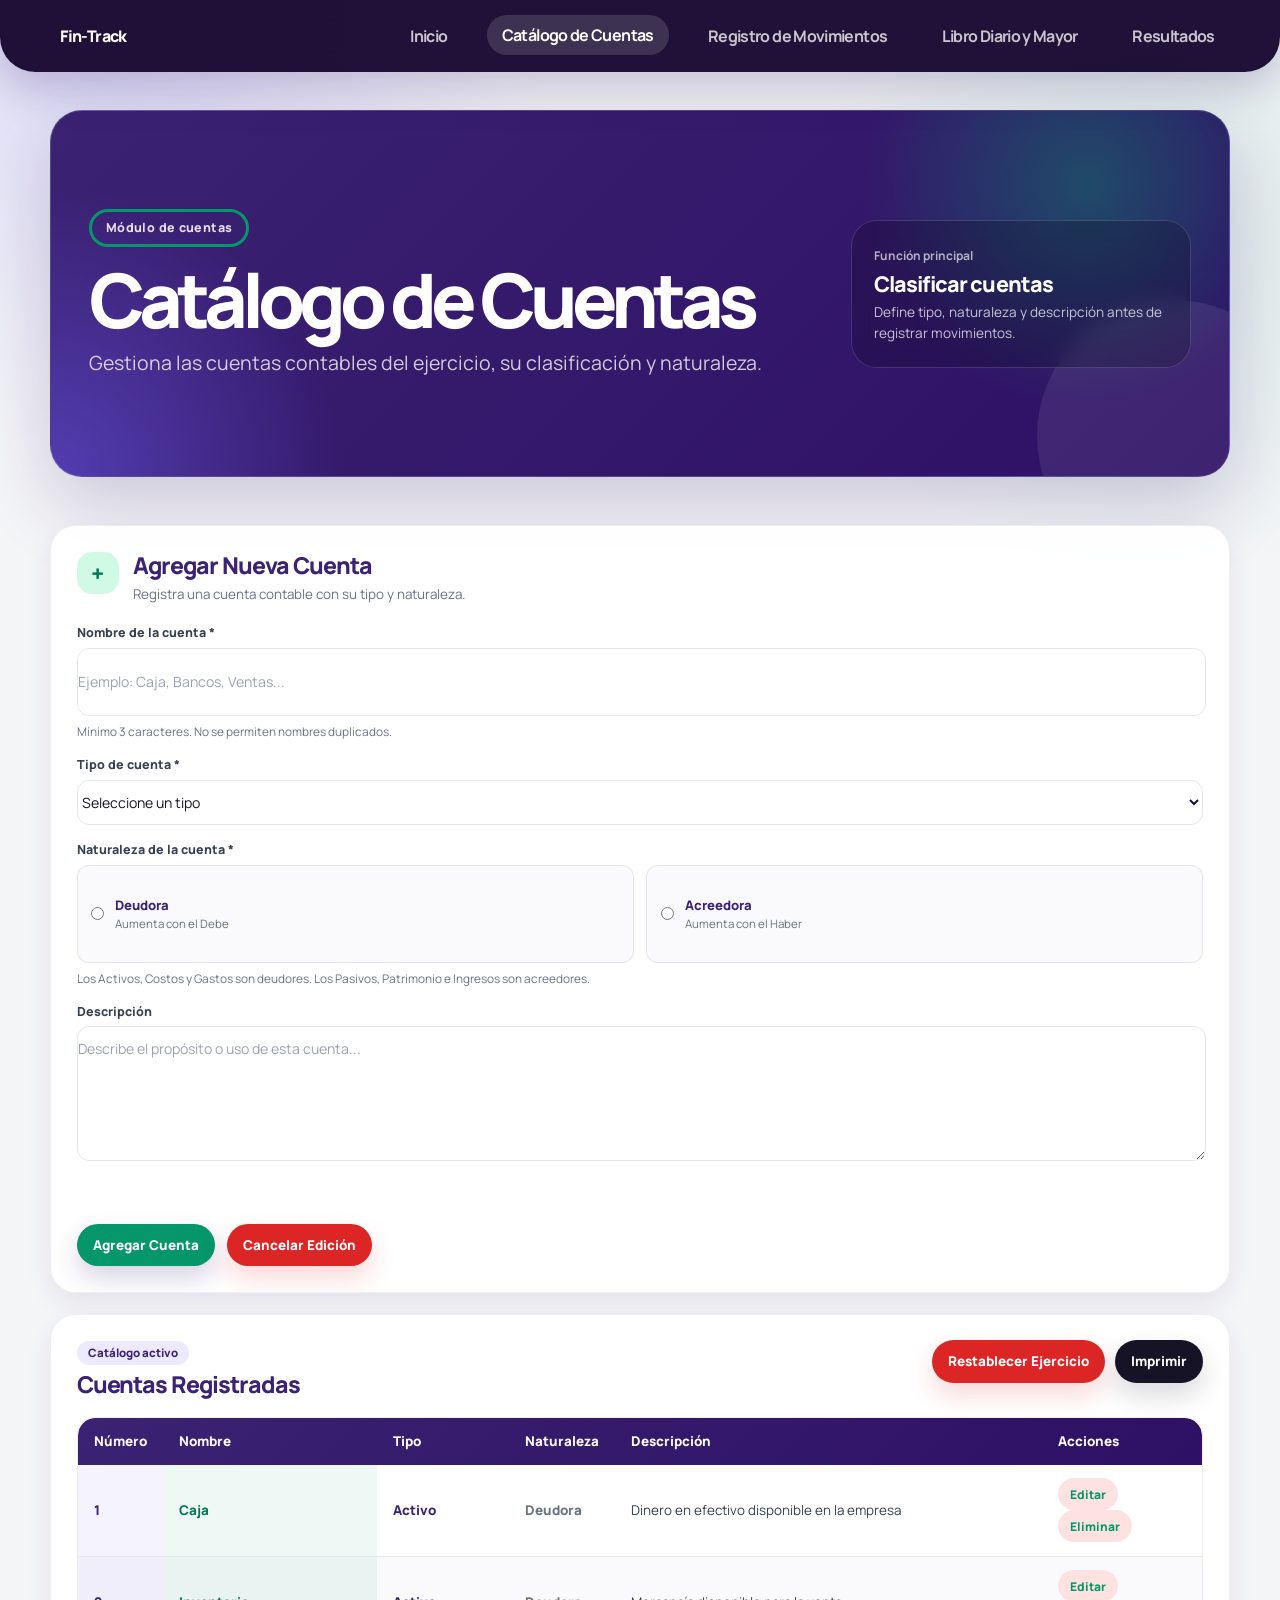
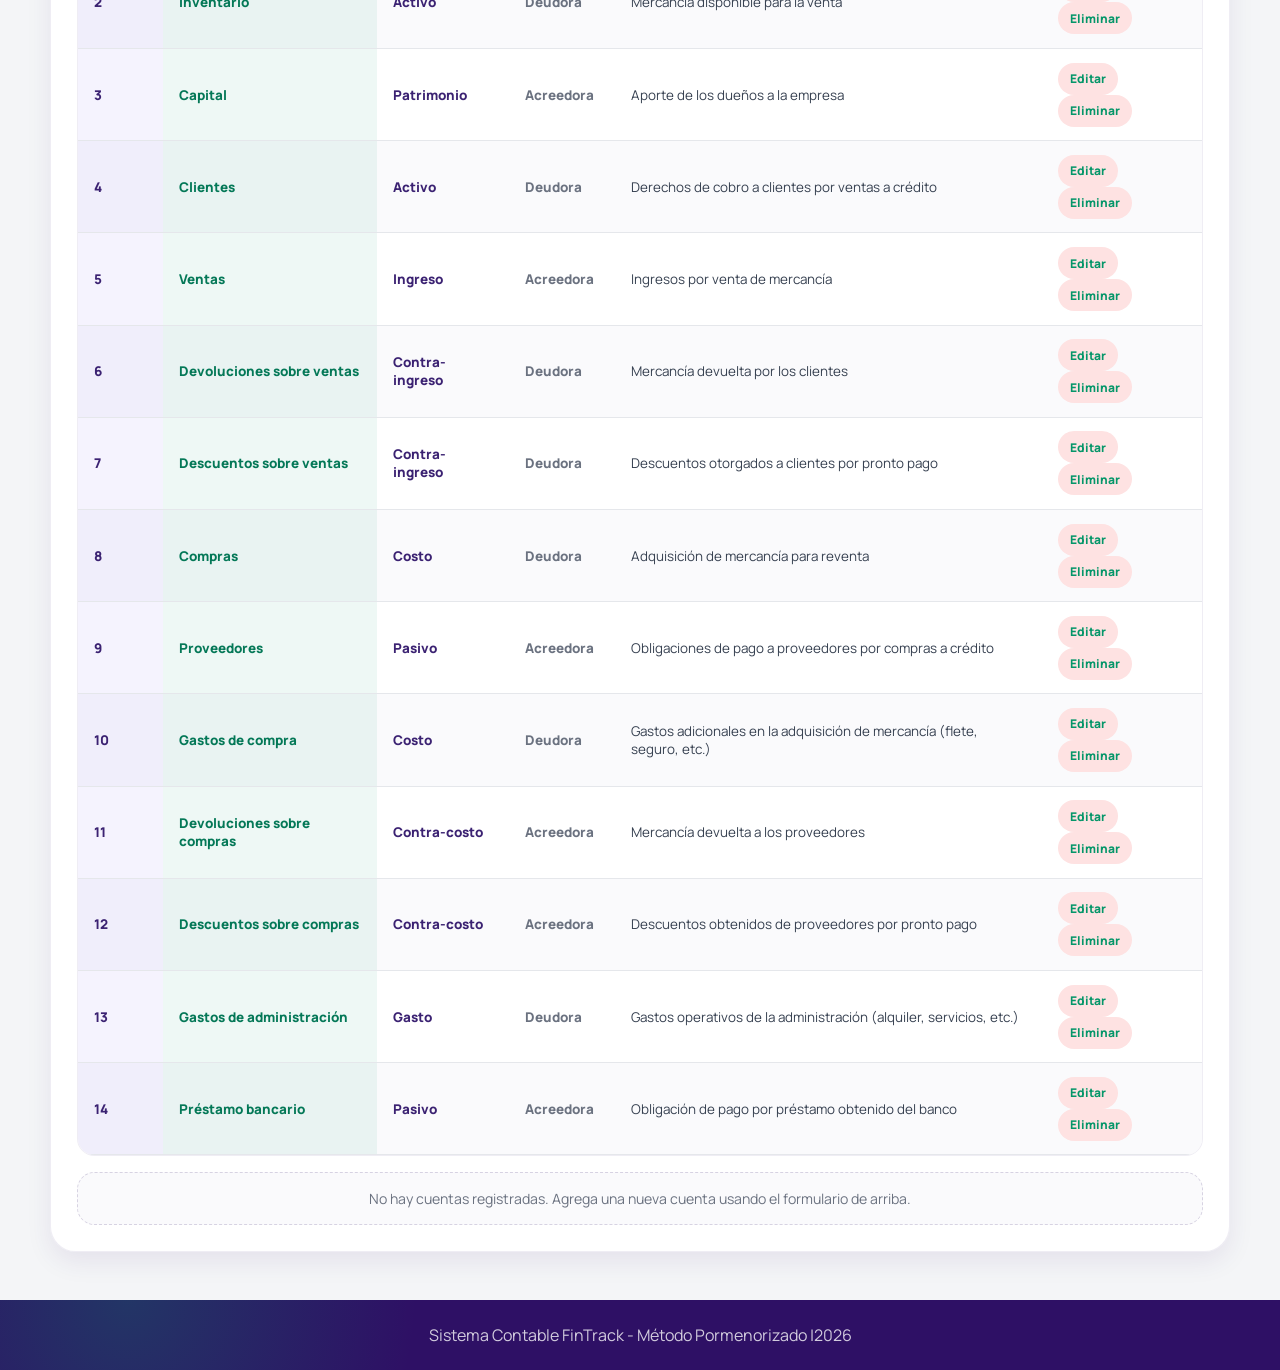
==== commit 0189f678: "integración final del apartado visual" ====
--- a/src/pages/cuentas.html
+++ b/src/pages/cuentas.html
@@ -3,238 +3,258 @@
 <head>
     <meta charset="UTF-8">
     <meta name="viewport" content="width=device-width, initial-scale=1.0">
-    <title>Catálogo de Cuentas - Sistema Contable Educativo</title>
-  
+    <title>FinTrack | Catálogo de Cuentas</title>
+
     <link rel="stylesheet" href="../styles/principal.css">
     <link rel="stylesheet" href="../styles/cuentas.css">
-
     <link rel="stylesheet" href="../styles/impresion.css" media="print">
 </head>
+
 <body>
-    
-    <!-- 
-        =============================================================================
-        NAVEGACIÓN PRINCIPAL
-        =============================================================================
-        Igual en todas las páginas. El enlace activo se resalta automáticamente
-        mediante la función marcarNavegacionActiva() en principal.js.
-    -->
-    <nav class="navegacion-principal">
-        <div class="contenedor-navegacion">
-            <a href="../../index.html" class="titulo-navegacion">Contabilidad Educativa</a>
-            
-            <button id="boton-menu-hamburguesa" class="boton-menu-hamburguesa" aria-label="Abrir menú de navegación">
+    <nav class="navegacion-principal navegacion-principal--index">
+        <div class="contenedor-navegacion index-nav">
+            <a href="../../index.html" class="titulo-navegacion index-nav__brand" aria-label="Ir a la página principal"></a>
+                Fin-Track
+            </a>
+
+
+            <button
+                id="boton-menu-hamburguesa"
+                class="boton-menu-hamburguesa index-nav__toggle"
+                type="button"
+                aria-label="Abrir menú de navegación"
+            >
                 <span class="linea"></span>
                 <span class="linea"></span>
                 <span class="linea"></span>
             </button>
-            
-            <ul id="lista-navegacion" class="lista-navegacion">
-                <li class="elemento-navegacion">
-                    <a href="../../index.html" class="enlace-navegacion">Inicio</a>
-                </li>
-                <li class="elemento-navegacion">
-                    <a href="cuentas.html" class="enlace-navegacion">Catálogo de Cuentas</a>
-                </li>
-                <li class="elemento-navegacion">
-                    <a href="movimientos.html" class="enlace-navegacion">Registro de Movimientos</a>
-                </li>
-                <li class="elemento-navegacion">
-                    <a href="libros.html" class="enlace-navegacion">Libro Diario y Mayor</a>
-                </li>
-                <li class="elemento-navegacion">
-                    <a href="resultados.html" class="enlace-navegacion">Resultados</a>
+
+            <ul id="lista-navegacion" class="lista-navegacion index-nav__list">
+                <li class="elemento-navegacion index-nav__item">
+                    <a href="../../index.html" class="enlace-navegacion index-nav__link">Inicio</a>
+                </li>
+
+                <li class="elemento-navegacion index-nav__item">
+                    <a href="cuentas.html" class="enlace-navegacion index-nav__link activo">Catálogo de Cuentas</a>
+                </li>
+
+                <li class="elemento-navegacion index-nav__item">
+                    <a href="movimientos.html" class="enlace-navegacion index-nav__link">Registro de Movimientos</a>
+                </li>
+
+                <li class="elemento-navegacion index-nav__item">
+                    <a href="libros.html" class="enlace-navegacion index-nav__link">Libro Diario y Mayor</a>
+                </li>
+
+                <li class="elemento-navegacion index-nav__item">
+                    <a href="resultados.html" class="enlace-navegacion index-nav__link">Resultados</a>
                 </li>
             </ul>
         </div>
     </nav>
-    
-    <!-- 
-        =============================================================================
-        CONTENIDO PRINCIPAL
-        =============================================================================
-    -->
-    <main class="contenido-principal">
-        <div class="contenedor">
-            
-            <!-- Encabezado de la página -->
-            <header class="encabezado-pagina">
-                <h1 class="titulo-principal">Catálogo de Cuentas</h1>
-                <p class="subtitulo-principal">Gestiona las cuentas contables del ejercicio</p>
+
+    <main class="contenido-principal cuentas-main">
+        <div class="contenedor cuentas-container">
+
+            <header class="encabezado-pagina-cuentas cuentas-hero">
+                <div class="cuentas-hero__content">
+                    <span class="cuentas-hero__eyebrow">Módulo de cuentas</span>
+
+                    <h1 class="titulo-principal cuentas-hero__title">
+                        Catálogo de Cuentas
+                    </h1>
+
+                    <p class="subtitulo-principal cuentas-hero__subtitle">
+                        Gestiona las cuentas contables del ejercicio, su clasificación y naturaleza.
+                    </p>
+                </div>
+
+                <aside class="cuentas-hero__panel" aria-label="Resumen del módulo">
+                    <span class="cuentas-hero__panel-label">Función principal</span>
+                    <strong class="cuentas-hero__panel-title">Clasificar cuentas</strong>
+                    <p class="cuentas-hero__panel-text">
+                        Define tipo, naturaleza y descripción antes de registrar movimientos.
+                    </p>
+                </aside>
             </header>
-            
-            <!-- 
-                =============================================================================
-                SECCIÓN: FORMULARIO PARA CREAR/EDITAR CUENTAS
-                =============================================================================
-                Este formulario permite agregar nuevas cuentas al catálogo.
-                También se reutiliza para editar cuentas existentes.
-            -->
-            <section class="tarjeta margen-inferior">
-                <h2 class="titulo-tarjeta" id="titulo-formulario">Agregar Nueva Cuenta</h2>
-                
-                <form id="formulario-cuenta" novalidate>
-                    
-                    <!-- Campo oculto para saber si estamos editando (ID de la cuenta) -->
-                    <input type="hidden" id="campo-id-cuenta" value="">
-                    
-                    <!-- Nombre de la cuenta -->
-                    <div class="grupo-formulario">
-                        <label for="campo-nombre" class="etiqueta-formulario">Nombre de la cuenta *</label>
-                        <input 
-                            type="text" 
-                            id="campo-nombre" 
-                            class="campo-texto" 
-                            placeholder="Ejemplo: Caja, Bancos, Ventas..."
-                            required 
-                            minlength="3"
-                            maxlength="100"
-                        >
-                        <small class="texto-ayuda">Mínimo 3 caracteres. No se permiten nombres duplicados.</small>
+
+            <section class="cuentas-layout" aria-label="Gestión del catálogo contable">
+
+                <section class="tarjeta cuentas-card cuentas-form-card" aria-labelledby="titulo-formulario">
+                    <div class="cuentas-card__header">
+                        <span class="cuentas-card__icon" aria-hidden="true">
+                            +
+                        </span>
+
+                        <div class="cuentas-card__heading">
+                            <h2 class="titulo-tarjeta cuentas-card__title" id="titulo-formulario">
+                                Agregar Nueva Cuenta
+                            </h2>
+
+                            <p class="cuentas-card__description">
+                                Registra una cuenta contable con su tipo y naturaleza.
+                            </p>
+                        </div>
                     </div>
-                    
-                    <!-- Tipo de cuenta -->
-                    <div class="grupo-formulario">
-                        <label for="campo-tipo" class="etiqueta-formulario">Tipo de cuenta *</label>
-                        <select id="campo-tipo" class="campo-seleccion" required>
-                            <option value="">-- Seleccione un tipo --</option>
-                            <option value="Activo">Activo</option>
-                            <option value="Pasivo">Pasivo</option>
-                            <option value="Patrimonio">Patrimonio</option>
-                            <option value="Ingreso">Ingreso</option>
-                            <option value="Costo">Costo</option>
-                            <option value="Gasto">Gasto</option>
-                            <option value="Contra-ingreso">Contra-ingreso</option>
-                            <option value="Contra-costo">Contra-costo</option>
-                        </select>
+
+                    <form id="formulario-cuenta" class="cuentas-form" novalidate>
+                        <input type="hidden" id="campo-id-cuenta" value="">
+
+                        <div class="grupo-formulario cuentas-form__group">
+                            <label for="campo-nombre" class="etiqueta-formulario cuentas-form__label">
+                                Nombre de la cuenta *
+                            </label>
+
+                            <input
+                                type="text"
+                                id="campo-nombre"
+                                class="campo-texto cuentas-form__control"
+                                placeholder="Ejemplo: Caja, Bancos, Ventas..."
+                                required
+                                minlength="3"
+                                maxlength="100"
+                            >
+
+                            <small class="texto-ayuda cuentas-form__help">
+                                Mínimo 3 caracteres. No se permiten nombres duplicados.
+                            </small>
+                        </div>
+
+                        <div class="grupo-formulario cuentas-form__group">
+                            <label for="campo-tipo" class="etiqueta-formulario cuentas-form__label">
+                                Tipo de cuenta *
+                            </label>
+
+                            <select id="campo-tipo" class="campo-seleccion cuentas-form__control" required>
+                                <option value="">Seleccione un tipo</option>
+                                <option value="Activo">Activo</option>
+                                <option value="Pasivo">Pasivo</option>
+                                <option value="Patrimonio">Patrimonio</option>
+                                <option value="Ingreso">Ingreso</option>
+                                <option value="Costo">Costo</option>
+                                <option value="Gasto">Gasto</option>
+                                <option value="Contra-ingreso">Contra-ingreso</option>
+                                <option value="Contra-costo">Contra-costo</option>
+                            </select>
+                        </div>
+
+                        <fieldset class="grupo-formulario cuentas-form__group cuentas-form__fieldset">
+                            <legend class="etiqueta-formulario cuentas-form__label">
+                                Naturaleza de la cuenta *
+                            </legend>
+
+                            <div class="grupo-radio cuentas-form__radio-grid">
+                                <label class="opcion-radio cuentas-radio-card">
+                                    <input type="radio" name="naturaleza" value="deudora" required>
+                                    <span class="cuentas-radio-card__content">
+                                        <strong>Deudora</strong>
+                                        <small>Aumenta con el Debe</small>
+                                    </span>
+                                </label>
+
+                                <label class="opcion-radio cuentas-radio-card">
+                                    <input type="radio" name="naturaleza" value="acreedora" required>
+                                    <span class="cuentas-radio-card__content">
+                                        <strong>Acreedora</strong>
+                                        <small>Aumenta con el Haber</small>
+                                    </span>
+                                </label>
+                            </div>
+
+                            <small class="texto-ayuda cuentas-form__help">
+                                Los Activos, Costos y Gastos son deudores. Los Pasivos, Patrimonio e Ingresos son acreedores.
+                            </small>
+                        </fieldset>
+
+                        <div class="grupo-formulario cuentas-form__group">
+                            <label for="campo-descripcion" class="etiqueta-formulario cuentas-form__label">
+                                Descripción
+                            </label>
+
+                            <textarea
+                                id="campo-descripcion"
+                                class="campo-textarea cuentas-form__control cuentas-form__textarea"
+                                placeholder="Describe el propósito o uso de esta cuenta..."
+                                maxlength="200"
+                            ></textarea>
+                        </div>
+
+                        <div id="mensaje-formulario" class="mensaje-validacion cuentas-form__message oculto" role="alert"></div>
+
+                        <div class="grupo-botones cuentas-form__actions">
+                            <button type="submit" id="boton-guardar" class="boton boton-primario cuentas-button cuentas-button--primary">
+                                Agregar Cuenta
+                            </button>
+
+                            <button type="button" id="boton-cancelar" class="boton boton-peligro cuentas-button cuentas-button--danger oculto">
+                                Cancelar Edición
+                            </button>
+                        </div>
+                    </form>
+                </section>
+
+                <section class="tarjeta cuentas-card cuentas-table-card" aria-labelledby="titulo-cuentas-registradas">
+                    <div class="cuentas-table-card__header">
+                        <div class="cuentas-card__heading">
+                            <span class="cuentas-card__eyebrow">Catálogo activo</span>
+
+                            <h2 class="titulo-tarjeta cuentas-card__title" id="titulo-cuentas-registradas">
+                                Cuentas Registradas
+                            </h2>
+                        </div>
+
+                        <div class="grupo-botones cuentas-table-card__actions">
+                            <button id="boton-restablecer" class="boton boton-peligro boton-pequeno cuentas-button cuentas-button--danger">
+                                Restablecer Ejercicio
+                            </button>
+
+                            <button id="boton-imprimir" class="boton boton-imprimir boton-pequeno cuentas-button cuentas-button--neutral">
+                                Imprimir
+                            </button>
+                        </div>
                     </div>
-                    
-                    <!-- Naturaleza de la cuenta (radio buttons) -->
-                    <div class="grupo-formulario">
-                        <span class="etiqueta-formulario">Naturaleza de la cuenta *</span>
-                        <div class="grupo-radio">
-                            <label class="opcion-radio">
-                                <input type="radio" name="naturaleza" value="deudora" required>
-                                <span>Deudora (aumenta con el Debe)</span>
-                            </label>
-                            <label class="opcion-radio">
-                                <input type="radio" name="naturaleza" value="acreedora" required>
-                                <span>Acreedora (aumenta con el Haber)</span>
-                            </label>
-                        </div>
-                        <small class="texto-ayuda">
-                            Los Activos, Costos y Gastos son deudores. 
-                            Los Pasivos, Patrimonio e Ingresos son acreedores.
-                        </small>
+
+                    <div class="contenedor-tabla cuentas-table-wrapper">
+                        <table class="tabla-datos cuentas-table" id="tabla-cuentas">
+                            <thead>
+                                <tr>
+                                    <th scope="col">Número</th>
+                                    <th scope="col">Nombre</th>
+                                    <th scope="col">Tipo</th>
+                                    <th scope="col">Naturaleza</th>
+                                    <th scope="col">Descripción</th>
+                                    <th scope="col">Acciones</th>
+                                </tr>
+                            </thead>
+
+                            <tbody id="cuerpo-tabla-cuentas">
+                                <!-- Las filas se generan dinámicamente con JavaScript -->
+                            </tbody>
+                        </table>
                     </div>
-                    
-                    <!-- Descripción opcional -->
-                    <div class="grupo-formulario">
-                        <label for="campo-descripcion" class="etiqueta-formulario">Descripción (opcional)</label>
-                        <textarea 
-                            id="campo-descripcion" 
-                            class="campo-textarea" 
-                            placeholder="Describe el propósito o uso de esta cuenta..."
-                            maxlength="200"
-                        ></textarea>
-                    </div>
-                    
-                    <!-- Mensaje de validación (se muestra con JavaScript) -->
-                    <div id="mensaje-formulario" class="mensaje-validacion oculto" role="alert"></div>
-                    
-                    <!-- Botones del formulario -->
-                    <div class="grupo-botones">
-                        <button type="submit" id="boton-guardar" class="boton boton-primario">
-                            Agregar Cuenta
-                        </button>
-                        <button type="button" id="boton-cancelar" class="boton boton-peligro oculto">
-                            Cancelar Edición
-                        </button>
-                    </div>
-                    
-                </form>
+
+                    <p id="mensaje-sin-cuentas" class="mensaje-vacio cuentas-empty-state oculto">
+                        No hay cuentas registradas. Agrega una nueva cuenta usando el formulario de arriba.
+                    </p>
+                </section>
+
             </section>
-            
-            <!-- 
-                =============================================================================
-                SECCIÓN: TABLA DE CUENTAS EXISTENTES
-                =============================================================================
-                Muestra todas las cuentas del catálogo con opciones de editar y eliminar.
-            -->
-            <section class="tarjeta">
-                <div style="display: flex; justify-content: space-between; align-items: center; margin-bottom: 20px; flex-wrap: wrap; gap: 12px;">
-                    <h2 class="titulo-tarjeta" style="margin: 0; border: none; padding: 0;">Cuentas Registradas</h2>
-                    
-                    <!-- Grupo de botones de acción -->
-                    <div class="grupo-botones" style="margin: 0;">
-                        <button id="boton-restablecer" class="boton boton-peligro boton-pequeno">
-                            Restablecer Ejercicio
-                        </button>
-                        <button id="boton-imprimir" class="boton boton-imprimir boton-pequeno">
-                            Imprimir
-                        </button>
-                    </div>
-                </div>
-                
-                <!-- Contenedor con scroll horizontal para la tabla -->
-                <div class="contenedor-tabla">
-                    <table class="tabla-datos" id="tabla-cuentas">
-                        <thead>
-                            <tr>
-                                <th>Número</th>
-                                <th>Nombre</th>
-                                <th>Tipo</th>
-                                <th>Naturaleza</th>
-                                <th>Descripción</th>
-                                <th>Acciones</th>
-                            </tr>
-                        </thead>
-                        <tbody id="cuerpo-tabla-cuentas">
-                            <!-- Las filas se generan dinámicamente con JavaScript -->
-                        </tbody>
-                    </table>
-                </div>
-                
-                <!-- Mensaje que aparece cuando no hay cuentas -->
-                <p id="mensaje-sin-cuentas" class="mensaje-vacio oculto">
-                    No hay cuentas registradas. Agrega una nueva cuenta usando el formulario de arriba.
-                </p>
-                
-            </section>
-            
         </div>
     </main>
-    
-    <!-- 
-        =============================================================================
-        PIE DE PÁGINA
-        =============================================================================
-    -->
-    <footer class="pie-pagina">
-        <p class="texto-pie">
-            Sistema Contable Educativo - Método Pormenorizado | 
-            Creado para fines didácticos | 
-            <span id="anio-actual">2024</span>
+
+    <footer class="pie-pagina index-footer cuentas-footer">
+        <p class="texto-pie index-footer__text cuentas-footer__text">
+            Sistema Contable FinTrack - Método Pormenorizado |
+            <span id="anio-actual">2026</span>
         </p>
     </footer>
-    
-    <!-- 
-        =============================================================================
-        SCRIPTS
-        =============================================================================
-        Orden de carga importante:
-        1. datos.js - Variables globales con los datos del ejercicio
-        2. principal.js - Funciones compartidas (formato, navegación, impresión)
-        3. cuentas.js - Lógica específica de esta página
-    -->
+
     <script src="../scripts/datos.js"></script>
     <script src="../scripts/principal.js"></script>
     <script src="../scripts/cuentas.js"></script>
-    
-    <!-- Script para el año actual -->
+
     <script>
         document.getElementById('anio-actual').textContent = new Date().getFullYear();
     </script>
-    
 </body>
-</html>
+</html>
--- a/src/styles/principal.css
+++ b/src/styles/principal.css
@@ -1,647 +1,783 @@
-/**
- * =============================================================================
- * principal.css - Estilos generales del Sistema Contable Educativo
- * =============================================================================
- * 
- * Este archivo contiene los estilos base que se aplican a todas las páginas:
- * variables CSS, reset básico, tipografía, navegación, layout general,
- * botones, tablas, formularios y estilos responsive.
- * 
- * Cada página tiene su propio CSS específico que se carga después de este.
- */
-
-/* =============================================================================
-   VARIABLES CSS (Custom Properties)
-   =============================================================================
-   Las variables CSS nos permiten definir colores y valores reutilizables.
-   Si queremos cambiar un color, solo lo modificamos aquí y se aplica en todo.
-   ============================================================================= */
+@import url("https://fonts.googleapis.com/css2?family=Manrope:wght@400;500;600;700;800&display=swap");
+
+/* =========================================================
+   INDEX.CSS
+   Estilos específicos para index.html.
+   Cargar después de principal.css.
+========================================================= */
 
 :root {
-    /* Paleta de colores principal */
-    --color-principal: #1a5276;        /* Azul corporativo - encabezados, navegación */
-    --color-principal-oscuro: #154360;  /* Azul más oscuro para hover */
-    --color-secundario: #2ecc71;       /* Verde - éxito, valores positivos */
-    --color-acento: #e67e22;           /* Naranja - botones de acción, resaltados */
+    --ft-purple-900: #2E1065;
+    --ft-purple-800: #3B2272;
+    --ft-purple-700: #4C2C91;
+    --ft-purple-600: #6D5DF2;
+    --ft-purple-100: #EDE9FE;
+
+    --ft-green-700: #047857;
+    --ft-green-600: #059669;
+    --ft-green-100: #D1FAE5;
+
+    --ft-red-600: #DC2626;
+    --ft-red-100: #FEE2E2;
+
+    --ft-orange-500: #F59E0B;
+    --ft-orange-100: #FEF3C7;
+
+    --ft-gray-950: #171327;
+    --ft-gray-700: #374151;
+    --ft-gray-500: #6B7280;
+    --ft-gray-300: #D1D5DB;
+    --ft-gray-200: #E5E7EB;
+    --ft-gray-100: #F4F5F7;
+    --ft-white: #FFFFFF;
+
+    --ft-font: "Manrope", system-ui, -apple-system, BlinkMacSystemFont, "Segoe UI", sans-serif;
+
+    --ft-radius-sm: 0.75rem;
+    --ft-radius-md: 1.1rem;
+    --ft-radius-lg: 1.6rem;
+    --ft-radius-xl: 2rem;
+
+    --ft-shadow-sm: 0 10px 26px rgba(46, 16, 101, 0.08);
+    --ft-shadow-md: 0 18px 48px rgba(46, 16, 101, 0.14);
+    --ft-shadow-lg: 0 28px 76px rgba(46, 16, 101, 0.20);
+
+    --color-principal: var(--ft-purple-800);
+    --color-principal-oscuro: var(--ft-purple-900);
+    --color-secundario: var(--ft-green-600);
+    --color-acento: var(--ft-green-600);
+    --color-error: var(--ft-red-600);
+    --color-exito: var(--ft-green-600);
+    --fondo-pagina: var(--ft-gray-100);
+    --fondo-tarjeta: var(--ft-white);
+    --texto-principal: var(--ft-gray-950);
+    --texto-secundario: var(--ft-gray-500);
+    --texto-claro: var(--ft-white);
+    --color-borde: var(--ft-gray-200);
+    --color-borde-hover: var(--ft-purple-600);
+    --fuente-principal: var(--ft-font);
+
+    --separation-card-xs: 2.4rem;
+    --separation-card-md: 3.2rem;
+}
+
+/* =========================================================
+   BASE
+========================================================= */
+
+body {
+    font-family: var(--ft-font);
+    background:
+        radial-gradient(circle at 8% 0%, rgba(109, 93, 242, 0.18), transparent 28rem),
+        radial-gradient(circle at 90% 8%, rgba(5, 150, 105, 0.10), transparent 22rem),
+        var(--ft-gray-100);
+    color: var(--ft-gray-950);
     
-    /* Colores de fondo */
-    --fondo-pagina: #f5f6fa;           /* Gris muy claro - fondo general */
-    --fondo-tarjeta: #ffffff;          /* Blanco - tarjetas y contenedores */
-    --fondo-encabezado-tabla: #1a5276; /* Azul corporativo - cabeceras de tabla */
-    
-    /* Colores de texto */
-    --texto-principal: #2c3e50;        /* Gris oscuro - texto principal */
-    --texto-secundario: #7f8c8d;       /* Gris medio - subtítulos, descripciones */
-    --texto-claro: #ffffff;            /* Blanco - texto sobre fondos oscuros */
-    
-    /* Colores contables específicos */
-    --color-debe: #c0392b;             /* Rojo suave - movimientos al Debe */
-    --color-haber: #27ae60;            /* Verde - movimientos al Haber */
-    --color-exito: #2ecc71;            /* Verde brillante - mensajes de éxito */
-    --color-error: #e74c3c;            /* Rojo - mensajes de error, alertas */
-    
-    /* Colores de borde y separación */
-    --color-borde: #dcdde1;            /* Gris claro - bordes de inputs y tablas */
-    --color-borde-hover: #1a5276;      /* Azul - borde al enfocar input */
-    
-    /* Tipografía */
-    --fuente-principal: 'Segoe UI', Tahoma, Geneva, Verdana, sans-serif;
-    
-    /* Tamaños de texto */
-    --tamano-titulo: 28px;
-    --tamano-subtitulo: 20px;
-    --tamano-texto: 15px;
-    --tamano-pequeno: 13px;
-    
-    /* Espaciado */
-    --espaciado-pequeno: 8px;
-    --espaciado-medio: 16px;
-    --espaciado-grande: 24px;
-    --espaciado-extra: 32px;
-    
-    /* Bordes redondeados */
-    --radio-borde-pequeno: 4px;
-    --radio-borde-medio: 6px;
-    --radio-borde-grande: 8px;
-    
-    /* Sombras */
-    --sombra-suave: 0 2px 8px rgba(0, 0, 0, 0.1);
-    --sombra-media: 0 4px 12px rgba(0, 0, 0, 0.15);
-}
-
-/* =============================================================================
-   RESET Y ESTILOS BASE
-   =============================================================================
-   Estos estilos normalizan el comportamiento entre navegadores y establecen
-   la base visual del sitio.
-   ============================================================================= */
-
-/* Aplicamos box-sizing border-box a todos los elementos para que el padding
-   y el borde no aumenten el ancho total del elemento */
-*,
-*::before,
-*::after {
-    box-sizing: border-box;
+}
+
+* {
     margin: 0;
     padding: 0;
 }
 
-/* Estilos base del body */
-body {
-    font-family: var(--fuente-principal);
-    font-size: var(--tamano-texto);
-    color: var(--texto-principal);
-    background-color: var(--fondo-pagina);
-    line-height: 1.6;
-    min-height: 100vh;
-    display: flex;
-    flex-direction: column;
-}
-
-/* =============================================================================
-   NAVEGACIÓN PRINCIPAL
-   =============================================================================
-   Barra de navegación fija en la parte superior con fondo azul corporativo.
-   ============================================================================= */
-
-.navegacion-principal {
-    background-color: var(--color-principal);
+html, body {
+    width: 100%;
+    overflow-x: hidden;
+    scrollbar-width: thin; /* Hace la barra más delgada */
+    scrollbar-color: #5c22c5 #1a0933; /* Color del tirador (morado) y del fondo (oscuro) */
+}
+
+
+
+/* --- 2. Estilos para Chrome, Edge, Brave y Safari (WebKit) --- */
+/* Ancho total de la barra lateral */
+::-webkit-scrollbar {
+  width: 10px;
+}
+
+/* El fondo por donde se desliza la barra (Track) */
+::-webkit-scrollbar-track {
+  background: #1a0933; /* Combínalo con el tono oscuro de tu web */
+}
+
+/* La barrita arrastrable que se mueve al bajar (Thumb) */
+::-webkit-scrollbar-thumb {
+  background: #5c22c5; /* El morado de tu diseño */
+  border-radius: 10px; /* Bordes completamente circulares */
+  border: 2px solid #1a0933; /* Crea un pequeño espacio alrededor del tirador */
+}
+
+/* Efecto cuando el usuario pasa el mouse por encima */
+::-webkit-scrollbar-thumb:hover {
+  background: #7d3cf2; /* Un morado un poco más brillante */
+}
+
+.index-main {
+    margin-top:0 ;
+    padding: calc(4.5rem + 2.4rem) 1rem 3rem;
+}
+
+.index-container {
+    width: min(100%, 1180px);
+    max-width: 1180px;
+    margin-inline: auto;
+}
+
+strong {
+    color: var(--ft-purple-800);
+    font-weight: 800;
+}
+
+/* =========================================================
+   NAVBAR INDEX
+========================================================= */
+.navegacion-principal--index {
     position: fixed;
     top: 0;
     left: 0;
+    right: 0;
+    z-index: 9999;
     width: 100%;
-    z-index: 1000;
-    box-shadow: var(--sombra-suave);
-}
-
-/* Contenedor interno de la navegación */
-.contenedor-navegacion {
-    max-width: 1200px;
+    min-height: 4.5rem;
+    display: flex;
+    align-items: center;
+    border-radius: 0 0 35px 35px;
+    background: rgba(22, 8, 47, 0.96);
+    backdrop-filter: blur(19px);
+    box-shadow: 0 16px 42px rgba(46, 16, 101, 0.22);
+}
+
+/* .navegacion-secundaria {
+    margin: 0;
+    position: relative;
+    top: 0;
+    z-index: 800;
+    min-height: 5.5rem;
+    background: rgba(54, 20, 118, 0.96);
+    border-radius: 0 0 35px 35px;
+} */
+
+.index-nav {
+    width: min(100%, 1180px);
+    min-height: 4.5rem;
     margin: 0 auto;
-    padding: 0 var(--espaciado-medio);
+    padding: 0 1.25rem;
     display: flex;
+    align-items: center;
     justify-content: space-between;
-    align-items: center;
-    height: 60px;
-}
-
-/* Logo o título del sitio en la navegación */
-.titulo-navegacion {
-    color: var(--texto-claro);
-    font-size: var(--tamano-subtitulo);
-    font-weight: 600;
+    gap: 2rem;
+}
+
+.index-nav {
+    display: inline-flex;
+    align-items: center;
+    gap: 0.65rem;
+    flex: 0 0 auto;
+    color: var(--ft-white);
     text-decoration: none;
-}
-
-/* Lista de enlaces de navegación */
-.lista-navegacion {
+    font-size: 1rem;
+    font-weight: 800;
+    line-height: 1;
+    letter-spacing: -0.04em
+}
+
+.index-nav::before {
+    display: none;
+}
+
+.index-nav__list {
     list-style: none;
     display: flex;
-    gap: var(--espaciado-pequeno);
-}
-
-/* Cada elemento de la lista */
-.elemento-navegacion {
-    display: inline-block;
-}
-
-/* Enlaces de navegación */
-.enlace-navegacion {
-    color: var(--texto-claro);
+    align-items: center;
+    justify-content: flex-end;
+    gap: 1.5rem;
+    margin: 0;
+    padding: 0;
+    flex: 1 1 auto;
+    min-width: 0;
+}
+
+.index-nav__item {
+    display: flex;
+    align-items: center;
+    flex: 0 0 auto;
+}
+
+.index-nav__link {
+    min-height: 2.45rem;
+    display: inline-flex;
+    align-items: center;
+    justify-content: center;
+    padding: 0 0.95rem;
+    border-radius: 999px;
+    color: rgba(255, 255, 255, 0.76);
     text-decoration: none;
-    padding: var(--espaciado-pequeno) var(--espaciado-medio);
-    border-radius: var(--radio-borde-pequeno);
-    transition: background-color 0.2s ease;
-    font-size: var(--tamano-pequeno);
-    font-weight: 500;
-}
-
-/* Efecto hover: fondo más oscuro */
-.enlace-navegacion:hover {
-    background-color: var(--color-principal-oscuro);
-}
-
-/* Enlace activo (página actual) */
-.enlace-navegacion.activo {
-    background-color: var(--color-principal-oscuro);
-    font-weight: 600;
-}
-
-/* =============================================================================
-   BOTÓN MENÚ HAMBURGUESA (solo visible en pantallas pequeñas)
-   ============================================================================= */
-
-.boton-menu-hamburguesa {
-    display: none; /* Oculto por defecto en escritorio */
-    background: none;
-    border: none;
+    font-size: 1rem;
+    font-weight: 700;
+    line-height: 1;
+    white-space: nowrap;
+    transition:
+        background 180ms ease,
+        color 180ms ease,
+        transform 180ms ease;
+}
+
+.index-nav__link:hover,
+.index-nav__link.activo {
+    color: var(--ft-white);
+    background: rgba(255, 255, 255, 0.14);
+    transform: translateY(-1px);
+}
+
+.index-nav__toggle {
+    display: none;
+    width: 2.45rem;
+    height: 2.45rem;
+    flex: 0 0 auto;
+    border: 0;
+    border-radius: 0.8rem;
+    background: rgba(255, 255, 255, 0.12);
     cursor: pointer;
-    padding: var(--espaciado-pequeno);
-}
-
-/* Las tres líneas del menú hamburguesa */
-.boton-menu-hamburguesa .linea {
+}
+
+.index-nav__toggle .linea {
     display: block;
-    width: 25px;
-    height: 3px;
-    background-color: var(--texto-claro);
-    margin: 5px 0;
-    border-radius: 2px;
-    transition: all 0.3s ease;
-}
-
-/* =============================================================================
-   CONTENIDO PRINCIPAL
-   =============================================================================
-   El main tiene margen superior para no quedar debajo de la navegación fija.
-   ============================================================================= */
-
-.contenido-principal {
-    margin-top: 60px; /* Altura de la navegación */
+    width: 1.25rem;
+    height: 2px;
+    margin: 4px auto;
+    border-radius: 999px;
+    background: var(--ft-white);
+}
+
+
+
+/* =========================================================
+   HERO
+========================================================= */
+
+.index-hero {
+    position: relative;
+    overflow: hidden;
+    min-height: 22rem;
+    display: grid;
+    grid-template-columns: minmax(0, 1fr) minmax(260px, 340px);
+    align-items: end;
+    gap: 2rem;
+    padding: clamp(2rem, 5vw, 4.4rem);
+    margin-bottom: 1.6rem;
+    border-radius: var(--ft-radius-xl);
+    border: 1px solid rgba(255, 255, 255, 0.18);
+    background:
+        radial-gradient(circle at 82% 18%, rgba(5, 150, 105, 0.48), transparent 15rem),
+        radial-gradient(circle at 0% 100%, rgba(109, 93, 242, 0.58), transparent 20rem),
+        linear-gradient(135deg, var(--ft-purple-800), var(--ft-purple-900));
+    color: var(--ft-white);
+    box-shadow: var(--ft-shadow-lg);
+    text-align: left;
+}
+
+.index-hero::before {
+    content: "";
+    position: absolute;
+    inset: auto -5rem -6rem auto;
+    width: 17rem;
+    height: 17rem;
+    border-radius: 50%;
+    background: rgba(255, 255, 255, 0.08);
+}
+
+.index-hero__content {
+    position: relative;
+    z-index: 1;
+}
+
+.index-hero__eyebrow {
+    width: fit-content;
+    display: inline-flex;
+    margin-bottom: 1rem;
+    padding: 0.45rem 0.85rem;
+    border-radius: 999px;
+    /* background: rgba(255, 255, 255, 0.12); */
+    border: 3.5px solid var(--ft-green-600);
+    color: rgba(255, 255, 255, 0.86); 
+    font-size: 0.78rem;
+    font-weight: 800;
+    letter-spacing: 0.03em;
+}
+
+.index-hero__title {
+    max-width: 780px;
+    margin-bottom: 0.8rem;
+    color: var(--ft-white);
+    font-size: clamp(2.6rem, 7vw, 5.2rem);
+    font-weight: 800;
+    line-height: 0.98;
+    letter-spacing: -0.08em;
+}
+
+.index-hero__subtitle {
+    max-width: 760px;
+    color: rgba(255, 255, 255, 0.78);
+    font-size: clamp(1rem, 1.7vw, 1.25rem);
+    line-height: 1.55;
+}
+
+.index-hero__panel {
+    position: relative;
+    z-index: 1;
+    padding: 2rem;
+    border-radius: var(--ft-radius-lg);
+    background: rgba(3, 3, 3, 0.20);
+    backdrop-filter: blur(8px);
+    box-shadow: inset 0 0 0 1px rgba(255, 255, 255, 0.14);
+}
+
+.index-hero__panel-label {
+    color: rgba(255, 255, 255, 0.66);
+    font-size: 0.75rem;
+    font-weight: 700;
+}
+
+.index-hero__panel-title {
+    display: block;
+    margin-block: 0.25rem;
+    color: var(--ft-white);
+    font-size: 1.4rem;
+    letter-spacing: -0.04em;
+}
+
+.index-hero__panel-text {
+    color: rgba(255, 255, 255, 0.74);
+    font-size: 0.85rem;
+}
+
+/* =========================================================
+   CARD SYSTEM
+========================================================= */
+.tarjeta {
+    display: block;
+    margin-bottom: var(--separation-card-md);
+}
+.index-card,
+.index-module-card,
+.tarjeta {
+    border: 1px solid rgba(59, 34, 114, 0.08);
+    border-radius: var(--ft-radius-lg);
+    background: rgba(255, 255, 255, 0.94);
+    box-shadow: var(--ft-shadow-sm);
+    transition: transform 180ms ease, box-shadow 180ms ease, border-color 180ms ease;
+}
+
+.index-card:hover,
+.index-module-card:hover {
+    transform: translateY(-3px);
+    border-color: rgba(109, 93, 242, 0.22);
+    box-shadow: var(--ft-shadow-md);
+    border: 2px solid var(--ft-green-700)
+}
+
+.index-card {
+    padding: clamp(1.25rem, 2vw, 2rem);
+}
+
+.index-card__header {
+    display: flex;
+    align-items: center;
+    gap: 0.8rem;
+    margin-bottom: 1rem;
+}
+
+.index-card__marker {
+    width: 0.85rem;
+    height: 0.85rem;
+    flex: 0 0 auto;
+    border-radius: 50%;
+    background: var(--ft-green-600);
+    box-shadow: 0 0 0 7px rgba(5, 150, 105, 0.12);
+}
+
+.index-card__marker--accent {
+    background: var(--ft-orange-500);
+    box-shadow: 0 0 0 7px rgba(245, 158, 11, 0.15);
+}
+
+.index-card__title,
+.index-section__title,
+.titulo-tarjeta {
+    margin: 0;
+    padding: 0;
+    border: 0;
+    color: var(--ft-purple-800);
+    font-size: clamp(1.22rem, 2vw, 1.65rem);
+    font-weight: 800;
+    line-height: 1.15;
+    letter-spacing: -0.045em;
+}
+
+.index-card__title::before,
+.index-section__title::before {
+    display: none;
+}
+
+.index-text {
+    color: var(--ft-gray-500);
+    font-size: 0.96rem;
+    line-height: 1.75;
+}
+
+.index-text--spaced {
+    margin-top: 0.95rem;
+}
+
+/* =========================================================
+   GUIDE
+========================================================= */
+
+.index-guide__list {
+    list-style: none;
+    counter-reset: index-step;
+    display: grid;
+    gap: 0.9rem;
+    padding: 0;
+}
+
+.index-guide__item {
+    counter-increment: index-step;
+    position: relative;
+    padding: 1rem 1rem 1rem 4.2rem;
+    border-radius: var(--ft-radius-md);
+    border: 1px solid rgba(59, 34, 114, 0.08);
+    background: linear-gradient(135deg, #e7efed70, #ecf3f1);
+    color: var(--ft-gray-500);
+    font-size: 0.94rem;
+    line-height: 1.7;
+}
+
+.index-guide__item::before {
+    content: counter(index-step, decimal-leading-zero);
+    position: absolute;
+    left: 1rem;
+    top: 1rem;
+    width: 2.35rem;
+    height: 2.35rem;
+    display: grid;
+    place-items: center;
+    border-radius: 0.85rem;
+    background: var(--ft-purple-100);
+    color: var(--ft-purple-800);
+    font-size: 0.78rem;
+    font-weight: 800;
+}
+
+/* =========================================================
+   NOTE
+========================================================= */
+
+.index-note {
+    border-left: 0.35rem solid var(--ft-green-600);
+    background:
+        radial-gradient(circle at 100% 0%, rgba(5, 150, 105, 0.12), transparent 14rem),
+        rgba(255, 255, 255, 0.96);
+}
+
+/* =========================================================
+   SECTIONS HEADER
+========================================================= */
+
+.index-section {
+    margin-bottom: 1.5rem;
+}
+
+.index-section__header {
+    margin-bottom: 1.25rem;
+}
+
+.index-section__header--center {
+    text-align: center;
+}
+
+.index-section__eyebrow {
+    display: inline-flex;
+    margin-bottom: 0.45rem;
+    padding: 0.3rem 0.75rem;
+    border-radius: 999px;
+    background: var(--ft-purple-100);
+    color: var(--ft-purple-800);
+    font-size: 0.75rem;
+    font-weight: 800;
+}
+
+/* =========================================================
+   MODULE CARDS
+========================================================= */
+
+.index-explore__grid {
+    display: grid;
+    grid-template-columns: repeat(4, minmax(0, 1fr));
+    gap: 1.1rem;
+}
+
+.index-module-card {
+    min-height: 19rem;
+    display: flex;
+    flex-direction: column;
+    align-items: flex-start;
+    padding: 1.35rem;
+    overflow: hidden;
+}
+
+.index-module-card::after {
+    content: "";
+    position: absolute;
+    right: -3.5rem;
+    bottom: -4.5rem;
+    width: 9rem;
+    height: 9rem;
+    border-radius: 50%;
+    background: rgba(108, 93, 242, 0.231);
+}
+
+.index-module-card__icon {
+    width: 4rem;
+    height: 4rem;
+    display: grid;
+    place-items: center;
+    margin-bottom: 1rem;
+    border-radius: 1.25rem;
+    font-size: 2.1rem;
+}
+
+.index-module-card__icon svg {
+    width: 50%
+}
+
+.index-module-card__icon--purple {
+    color: var(--ft-purple-800);
+    background: var(--ft-purple-100);
+}
+
+.index-module-card__icon--green {
+    color: var(--ft-green-600);
+    background: var(--ft-green-100);
+}
+
+.index-module-card__icon--dark {
+    color: var(--ft-purple-900);
+    background: #EEEAF8;
+}
+
+.index-module-card__icon--violet {
+    color: var(--ft-purple-600);
+    background: #F3E8FF;
+}
+
+.index-module-card__title {
+    margin-bottom: 0.55rem;
+    color: var(--ft-purple-800);
+    font-size: 1.08rem;
+    font-weight: 800;
+    line-height: 1.2;
+    letter-spacing: -0.035em;
+}
+
+.index-module-card__text {
     flex: 1;
-    padding: var(--espaciado-grande) var(--espaciado-medio);
-}
-
-/* Contenedor centrado con ancho máximo */
-.contenedor {
-    max-width: 1200px;
-    margin: 0 auto;
-}
-
-/* =============================================================================
-   ENCABEZADOS DE PÁGINA
-   ============================================================================= */
-
-.encabezado-pagina {
-    text-align: center;
-    margin-bottom: var(--espaciado-extra);
-    padding: var(--espaciado-grande) 0;
-}
-
-.titulo-principal {
-    font-size: var(--tamano-titulo);
-    font-weight: 600;
-    color: var(--color-principal);
-    margin-bottom: var(--espaciado-pequeno);
-}
-
-.subtitulo-principal {
-    font-size: var(--tamano-subtitulo);
-    color: var(--texto-secundario);
-    font-weight: 400;
-}
-
-/* =============================================================================
-   TARJETAS Y CONTENEDORES
-   =============================================================================
-   Las tarjetas son cajas blancas con sombra que agrupan contenido relacionado.
-   ============================================================================= */
-
-.tarjeta {
-    background-color: var(--fondo-tarjeta);
-    border-radius: var(--radio-borde-medio);
-    box-shadow: var(--sombra-suave);
-    padding: var(--espaciado-grande);
-    margin-bottom: var(--espaciado-grande);
-}
-
-.titulo-tarjeta {
-    font-size: var(--tamano-subtitulo);
-    font-weight: 600;
-    color: var(--color-principal);
-    margin-bottom: var(--espaciado-medio);
-    padding-bottom: var(--espaciado-pequeno);
-    border-bottom: 2px solid var(--color-borde);
-}
-
-/* =============================================================================
-   BOTONES
-   =============================================================================
-   Estilos base para todos los botones. Se pueden combinar con clases modificadoras.
-   ============================================================================= */
-
-.boton {
-    display: inline-block;
-    padding: 10px 20px;
-    border: none;
-    border-radius: var(--radio-borde-pequeno);
-    font-family: var(--fuente-principal);
-    font-size: var(--tamano-texto);
-    font-weight: 500;
+    color: var(--ft-gray-500);
+    font-size: 0.84rem;
+    line-height: 1.65;
+}
+
+.index-module-card__button {
+    position: relative;
+    z-index: 1;
+    margin-top: 1.15rem;
+}
+
+/* =========================================================
+   CONCEPTS
+========================================================= */
+
+.index-concepts__grid {
+    display: grid;
+    grid-template-columns: repeat(2, minmax(0, 1fr));
+    gap: 1rem;
+}
+
+.index-concept-card {
+    padding: 1.15rem;
+    border: 1px solid rgba(59, 34, 114, 0.08);
+    border-radius: var(--ft-radius-md);
+    background:
+        radial-gradient(circle at 100% 0%, rgba(109, 93, 242, 0.12), transparent 9rem),
+        #FAFAFC;
+}
+
+.index-concept-card__tag {
+    display: inline-grid;
+    place-items: center;
+    width: 2rem;
+    height: 2rem;
+    margin-bottom: 0.8rem;
+    border-radius: 0.75rem;
+    background: var(--ft-purple-100);
+    color: var(--ft-purple-800);
+    font-size: 0.72rem;
+    font-weight: 800;
+}
+
+.index-concept-card__title {
+    margin-bottom: 0.45rem;
+    color: var(--ft-purple-800);
+    font-size: 1rem;
+    font-weight: 800;
+    letter-spacing: -0.035em;
+}
+
+.index-concept-card__text {
+    color: var(--ft-gray-500);
+    font-size: 0.84rem;
+    line-height: 1.65;
+}
+
+/* =========================================================
+   BUTTONS ON INDEX
+========================================================= */
+
+.index-page .boton,
+.index-module-card .boton {
+    display: inline-flex;
+    align-items: center;
+    justify-content: center;
+    min-height: 1.55rem;
+    padding: 0.7rem 1.1rem;
+    border-radius: 999px;
+    border: 0;
+    font-family: var(--ft-font);
+    font-size: 0.84rem;
+    font-weight: 800;
+    text-decoration: none;
     cursor: pointer;
-    transition: all 0.2s ease;
-    text-decoration: none;
-    text-align: center;
-}
-
-/* Botón primario: azul corporativo */
-.boton-primario {
-    background-color: var(--color-principal);
-    color: var(--texto-claro);
-}
-
-.boton-primario:hover {
-    background-color: var(--color-principal-oscuro);
-}
-
-/* Botón secundario: verde */
-.boton-secundario {
-    background-color: var(--color-secundario);
-    color: var(--texto-claro);
-}
-
-.boton-secundario:hover {
-    background-color: #27ae60;
-}
-
-/* Botón de acento: naranja */
-.boton-acento {
-    background-color: var(--color-acento);
-    color: var(--texto-claro);
-}
-
-.boton-acento:hover {
-    background-color: #d35400;
-}
-
-/* Botón de peligro: rojo */
-.boton-peligro {
-    background-color: var(--color-error);
-    color: var(--texto-claro);
-}
-
-.boton-peligro:hover {
-    background-color: #c0392b;
-}
-
-/* Botón de impresión */
-.boton-imprimir {
-    background-color: var(--texto-secundario);
-    color: var(--texto-claro);
-}
-
-.boton-imprimir:hover {
-    background-color: #5d6d7e;
-}
-
-/* Botón pequeño (para acciones en tablas) */
-.boton-pequeno {
-    padding: 6px 12px;
-    font-size: var(--tamano-pequeno);
-}
-
-/* Grupo de botones alineados */
-.grupo-botones {
+    transition: transform 180ms ease, box-shadow 180ms ease, background 180ms ease;
+}
+
+.index-page .boton:hover,
+.index-module-card .boton:hover {
+    transform: translateY(-2px);
+}
+
+.index-page .boton-primario,
+.index-module-card .boton-primario {
+    background: var(--ft-purple-800);
+    color: var(--ft-white);
+    box-shadow: 0 12px 26px rgba(59, 34, 114, 0.20);
+}
+
+.index-page .boton-primario:hover,
+.index-module-card .boton-primario:hover {
+    background: var(--ft-purple-900);
+}
+
+.index-page .boton-secundario,
+.index-page .boton-acento,
+.index-module-card .boton-secundario,
+.index-module-card .boton-acento {
+    background: var(--ft-green-600);
+    color: var(--ft-white);
+    box-shadow: 0 12px 28px rgba(5, 150, 105, 0.22);
+}
+
+.index-page .boton-secundario:hover,
+.index-page .boton-acento:hover,
+.index-module-card .boton-secundario:hover,
+.index-module-card .boton-acento:hover {
+    background: var(--ft-green-700);
+}
+
+/* =========================================================
+   FOOTER
+========================================================= */
+
+.index-footer {
+    padding: 1.5rem;
+    background:
+        radial-gradient(circle at 10% 0%, rgba(5, 150, 105, 0.28), transparent 18rem),
+        var(--ft-purple-900);
+    color: var(--ft-white);
+    align-items: center;
+    
+}
+
+.index-footer__text {
     display: flex;
-    gap: var(--espaciado-pequeno);
-    margin-bottom: var(--espaciado-medio);
-    flex-wrap: wrap;
-}
-
-/* =============================================================================
-   TABLAS
-   =============================================================================
-   Estilos para tablas de datos con cabecera azul y filas alternadas.
-   ============================================================================= */
-
-.contenedor-tabla {
-    overflow-x: auto; /* Permite scroll horizontal en tablas anchas */
-    margin-bottom: var(--espaciado-grande);
-}
-
-.tabla-datos {
-    width: 100%;
-    border-collapse: collapse; /* Une los bordes de las celdas */
-    font-size: var(--tamano-texto);
-    background-color: var(--fondo-tarjeta);
-}
-
-/* Cabecera de la tabla */
-.tabla-datos thead {
-    background-color: var(--color-principal);
-    color: var(--texto-claro);
-}
-
-.tabla-datos th {
-    padding: 12px var(--espaciado-medio);
-    text-align: left;
-    font-weight: 600;
-    white-space: nowrap;
-}
-
-/* Celdas del cuerpo de la tabla */
-.tabla-datos td {
-    padding: 10px var(--espaciado-medio);
-    border-bottom: 1px solid var(--color-borde);
-}
-
-/* Filas alternadas para mejor lectura */
-.tabla-datos tbody tr:nth-child(even) {
-    background-color: #f8f9fa;
-}
-
-/* Efecto hover en las filas */
-.tabla-datos tbody tr:hover {
-    background-color: #e8f4f8;
-}
-
-/* Alineación derecha para montos numéricos */
-.tabla-datos .celda-numero {
-    text-align: right;
-    font-family: 'Courier New', monospace;
-    font-weight: 500;
-}
-
-/* Celda de acciones (botones editar/eliminar) */
-.celda-acciones {
-    display: flex;
-    gap: var(--espaciado-pequeno);
-    white-space: nowrap;
-}
-
-/* =============================================================================
-   FORMULARIOS
-   =============================================================================
-   Estilos para inputs, selects, textareas y labels.
-   ============================================================================= */
-
-.grupo-formulario {
-    margin-bottom: var(--espaciado-medio);
-}
-
-.etiqueta-formulario {
-    display: block;
-    margin-bottom: 6px;
-    font-weight: 500;
-    color: var(--texto-principal);
-    font-size: var(--tamano-pequeno);
-}
-
-.campo-texto,
-.campo-seleccion,
-.campo-textarea,
-.campo-numero,
-.campo-fecha {
-    width: 100%;
-    padding: 8px 12px;
-    border: 1px solid var(--color-borde);
-    border-radius: var(--radio-borde-pequeno);
-    font-family: var(--fuente-principal);
-    font-size: var(--tamano-texto);
-    color: var(--texto-principal);
-    background-color: var(--fondo-tarjeta);
-    transition: border-color 0.2s ease, box-shadow 0.2s ease;
-}
-
-/* Efecto al enfocar un campo */
-.campo-texto:focus,
-.campo-seleccion:focus,
-.campo-textarea:focus,
-.campo-numero:focus,
-.campo-fecha:focus {
-    outline: none;
-    border-color: var(--color-borde-hover);
-    box-shadow: 0 0 0 3px rgba(26, 82, 118, 0.1);
-}
-
-.campo-textarea {
-    resize: vertical;
-    min-height: 80px;
-}
-
-/* Grupo de radio buttons */
-.grupo-radio {
-    display: flex;
-    gap: var(--espaciado-grande);
-    margin-top: var(--espaciado-pequeno);
-}
-
-.opcion-radio {
-    display: flex;
-    align-items: center;
-    gap: 6px;
-    cursor: pointer;
-}
-
-.opcion-radio input[type="radio"] {
-    cursor: pointer;
-}
-
-/* Mensaje de validación */
-.mensaje-validacion {
-    padding: var(--espaciado-pequeno) var(--espaciado-medio);
-    border-radius: var(--radio-borde-pequeno);
-    margin-top: var(--espaciado-pequeno);
-    font-size: var(--tamano-pequeno);
-    font-weight: 500;
-}
-
-.mensaje-validacion.exito {
-    background-color: rgba(46, 204, 113, 0.1);
-    color: var(--color-exito);
-    border: 1px solid var(--color-exito);
-}
-
-.mensaje-validacion.error {
-    background-color: rgba(231, 76, 60, 0.1);
-    color: var(--color-error);
-    border: 1px solid var(--color-error);
-}
-
-/* =============================================================================
-   MENSAJES Y ALERTAS
-   ============================================================================= */
-
-.mensaje-vacio {
-    text-align: center;
-    padding: var(--espaciado-grande);
-    color: var(--texto-secundario);
-    font-style: italic;
-}
-
-.indicador-estado {
-    display: inline-block;
-    padding: 4px 12px;
-    border-radius: var(--radio-borde-pequeno);
-    font-size: var(--tamano-pequeno);
-    font-weight: 600;
-}
-
-.indicador-estado.cuadra {
-    background-color: rgba(46, 204, 113, 0.15);
-    color: var(--color-exito);
-}
-
-.indicador-estado.no-cuadra {
-    background-color: rgba(231, 76, 60, 0.15);
-    color: var(--color-error);
-}
-
-/* =============================================================================
-   PIE DE PÁGINA
-   ============================================================================= */
-
-.pie-pagina {
-    background-color: var(--color-principal);
-    color: var(--texto-claro);
-    text-align: center;
-    padding: var(--espaciado-medio);
-    margin-top: auto; /* Empuja el footer al final de la página */
-}
-
-.texto-pie {
-    font-size: var(--tamano-pequeno);
-    opacity: 0.9;
-}
-
-/* =============================================================================
-   UTILIDADES
-   ============================================================================= */
-
-.texto-centrado {
-    text-align: center;
-}
-
-.texto-derecha {
-    text-align: right;
-}
-
-.margen-superior {
-    margin-top: var(--espaciado-grande);
-}
-
-.margen-inferior {
-    margin-bottom: var(--espaciado-grande);
-}
-
-.oculto {
-    display: none !important;
-}
-
-/* Color para valores al Debe */
-.texto-debe {
-    color: var(--color-debe);
-    font-weight: 600;
-}
-
-/* Color para valores al Haber */
-.texto-haber {
-    color: var(--color-haber);
-    font-weight: 600;
-}
-
-/* =============================================================================
-   RESPONSIVE - PANTALLAS PEQUEÑAS (menos de 768px)
-   =============================================================================
-   Cuando la pantalla es estrecha, adaptamos el layout para móviles.
-   ============================================================================= */
+    justify-content: center;
+    color: rgba(255, 255, 255, 0.78);
+}
+
+/* =========================================================
+   RESPONSIVE
+========================================================= */
+
+@media screen and (max-width: 1000px) {
+    .index-hero {
+        grid-template-columns: 1fr;
+    }
+
+    .index-explore__grid {
+        grid-template-columns: repeat(2, minmax(0, 1fr));
+    }
+
+    .index-concepts__grid {
+        grid-template-columns: 1fr;
+    }
+}
 
 @media screen and (max-width: 768px) {
-    
-    /* Navegación: ocultamos la lista y mostramos el botón hamburguesa */
-    .lista-navegacion {
-        display: none; /* Oculto por defecto */
-        position: absolute;
-        top: 60px;
-        left: 0;
+    .index-nav__list {
+        background: var(--ft-purple-900);
+    }
+
+    .index-nav__link {
+        border-radius: 0;
+    }
+
+    .index-hero__title {
+        font-size: 2.55rem;
+    }
+
+    .index-explore__grid {
+        grid-template-columns: 1fr;
+    }
+}
+
+@media screen and (max-width: 520px) {
+    .index-main {
+        padding-inline: 0.8rem;
+    }
+
+    .index-hero {
+        padding: 1.4rem;
+        border-radius: var(--ft-radius-lg);
+    }
+
+    .index-card {
+        padding: 1.1rem;
+    }
+
+    .index-guide__item {
+        padding: 1rem;
+    }
+
+    .index-guide__item::before {
+        position: static;
+        margin-bottom: 0.75rem;
+    }
+
+    .index-module-card {
+        min-height: auto;
+    }
+
+    .index-page .boton,
+    .index-module-card .boton {
         width: 100%;
-        background-color: var(--color-principal);
-        flex-direction: column;
-        padding: var(--espaciado-pequeno) 0;
-        box-shadow: var(--sombra-media);
-    }
-    
-    /* Clase que se agrega con JavaScript para mostrar el menú */
-    .lista-navegacion.visible {
-        display: flex;
-    }
-    
-    .elemento-navegacion {
-        width: 100%;
-    }
-    
-    .enlace-navegacion {
-        display: block;
-        padding: var(--espaciado-medio);
-        border-radius: 0;
-    }
-    
-    .boton-menu-hamburguesa {
-        display: block; /* Visible solo en móvil */
-    }
-    
-    /* Ajustamos tamaños de texto */
-    .titulo-principal {
-        font-size: 22px;
-    }
-    
-    .subtitulo-principal {
-        font-size: 16px;
-    }
-    
-    /* Tarjetas con menos padding */
-    .tarjeta {
-        padding: var(--espaciado-medio);
-    }
-    
-    /* Tablas con scroll horizontal */
-    .contenedor-tabla {
-        border: 1px solid var(--color-borde);
-        border-radius: var(--radio-borde-pequeno);
-    }
-    
-    /* Grupos de botones en columna */
-    .grupo-botones {
-        flex-direction: column;
-    }
-    
-    .boton {
-        width: 100%;
-    }
-    
-    /* Formularios: inputs al 100% */
-    .grupo-radio {
-        flex-direction: column;
-        gap: var(--espaciado-pequeno);
-    }
-}
+    }
+}
--- a/src/styles/cuentas.css
+++ b/src/styles/cuentas.css
@@ -1,266 +1,609 @@
-/**
- * =============================================================================
- * cuentas.css - Estilos específicos de la página Catálogo de Cuentas
- * =============================================================================
- * 
- * Este archivo complementa a principal.css con estilos exclusivos para
- * la página cuentas.html: ajustes del formulario, estilos de validación
- * en tiempo real, y personalización de la tabla de cuentas.
- */
-
-/* =============================================================================
-   FORMULARIO DE CUENTAS
-   ============================================================================= */
-
-/* Texto de ayuda debajo de los campos */
-.texto-ayuda {
+/* =========================================================
+   CUENTAS.CSS
+   Estilos específicos para cuentas.html.
+   Reutiliza variables y componentes de principal.css + index.css.
+========================================================= */
+
+
+.cuentas-main {
+    margin-top: 0;
+    padding: calc(4.5rem + 2.4rem) 1rem 3rem;
+}
+
+.cuentas-container {
+    width: min(100%, 1180px);
+    max-width: 1180px;
+    margin-inline: auto;
+}
+
+
+/* =========================================================
+   HERO DE CUENTAS
+========================================================= */
+
+.cuentas-hero {
+    position: relative;
+    overflow: hidden;
+    min-height: 18rem;
+    display: grid;
+    grid-template-columns: minmax(0, 1fr) minmax(260px, 340px);
+    align-items: center;
+    gap: 2rem;
+    margin-bottom: 3rem;
+    padding: clamp(1.5rem, 3vw, 3rem);
+    border-radius: var(--ft-radius-xl);
+    border: 1px solid rgba(255, 255, 255, 0.18);
+    background:
+        radial-gradient(circle at 88% 20%, rgba(5, 150, 105, 0.42), transparent 14rem),
+        radial-gradient(circle at 0% 100%, rgba(109, 93, 242, 0.50), transparent 18rem),
+        linear-gradient(135deg, var(--ft-purple-800), var(--ft-purple-900));
+    color: var(--ft-white);
+    text-align: left;
+    box-shadow: var(--ft-shadow-lg);
+}
+
+.cuentas-hero::before {
+    content: "";
+    position: absolute;
+    right: -5rem;
+    bottom: -6rem;
+    width: 17rem;
+    height: 17rem;
+    border-radius: 50%;
+    background: rgba(255, 255, 255, 0.08);
+}
+
+.cuentas-hero__content {
+    position: relative;
+    z-index: 1;
+}
+
+.cuentas-hero__eyebrow {
+    width: fit-content;
+    display: inline-flex;
+    margin-bottom: 1rem;
+    padding: 0.45rem 0.85rem;
+    border-radius: 999px;
+    border: 3px solid var(--ft-green-600);
+    color: rgba(255, 255, 255, 0.86);
+    font-size: 0.78rem;
+    font-weight: 800;
+    letter-spacing: 0.03em;
+}
+
+.cuentas-hero__title {
+    max-width: 760px;
+    margin-bottom: 0.75rem;
+    color: var(--ft-white);
+    font-size: clamp(2.4rem, 6vw, 4.7rem);
+    font-weight: 800;
+    line-height: 0.98;
+    letter-spacing: -0.08em;
+}
+
+.cuentas-hero__subtitle {
+    max-width: 760px;
+    color: rgba(255, 255, 255, 0.78);
+    font-size: clamp(1rem, 1.6vw, 1.22rem);
+    line-height: 1.55;
+}
+
+.cuentas-hero__panel {
+    position: relative;
+    z-index: 1;
+    padding: 1.45rem;
+    border-radius: var(--ft-radius-lg);
+    background: rgba(3, 3, 3, 0.18);
+    backdrop-filter: blur(10px);
+    box-shadow: inset 0 0 0 1px rgba(255, 255, 255, 0.14);
+}
+
+.cuentas-hero__panel-label {
+    color: rgba(255, 255, 255, 0.66);
+    font-size: 0.75rem;
+    font-weight: 700;
+}
+
+.cuentas-hero__panel-title {
     display: block;
-    margin-top: 4px;
-    font-size: var(--tamano-pequeno);
-    color: var(--texto-secundario);
-    font-style: italic;
-}
-
-/* Resaltado visual del campo cuando hay error de validación */
-.campo-texto.error,
-.campo-seleccion.error,
-.campo-textarea.error {
-    border-color: var(--color-error);
-    box-shadow: 0 0 0 3px rgba(231, 76, 60, 0.15);
-}
-
-/* Resaltado visual del campo cuando es válido */
-.campo-texto.valido,
-.campo-seleccion.valido,
-.campo-textarea.valido {
-    border-color: var(--color-exito);
-    box-shadow: 0 0 0 3px rgba(46, 204, 113, 0.15);
-}
-
-/* Estilo especial para el grupo de radio buttons de naturaleza */
-.grupo-radio .opcion-radio {
-    padding: 8px 12px;
-    border: 1px solid var(--color-borde);
-    border-radius: var(--radio-borde-pequeno);
-    transition: all 0.2s ease;
-    flex: 1;
-}
-
-.grupo-radio .opcion-radio:hover {
-    background-color: #f8f9fa;
-    border-color: var(--color-principal);
-}
-
-/* Radio button seleccionado: resaltamos toda la opción */
-.opcion-radio input[type="radio"]:checked + span {
-    color: var(--color-principal);
-    font-weight: 600;
-}
-
-.opcion-radio input[type="radio"]:checked {
-    accent-color: var(--color-principal);
-}
-
-/* =============================================================================
-   TABLA DE CUENTAS - ESTILOS ESPECÍFICOS
-   ============================================================================= */
-
-/* Ancho de las columnas de la tabla de cuentas */
-#tabla-cuentas th:nth-child(1),
-#tabla-cuentas td:nth-child(1) {
-    width: 60px;
+    margin-block: 0.25rem;
+    color: var(--ft-white);
+    font-size: 1.35rem;
+    font-weight: 800;
+    letter-spacing: -0.04em;
+}
+
+.cuentas-hero__panel-text {
+    color: rgba(255, 255, 255, 0.74);
+    font-size: 0.85rem;
+    line-height: 1.55;
+}
+
+
+/* =========================================================
+   LAYOUT PRINCIPAL
+========================================================= */
+
+.cuentas-layout {
+    display: grid;
+    grid-template-columns: 1fr;
+    gap: 1.3rem;
+    align-items: start;
+}
+
+
+.cuentas-card {
+    position: relative;
+    overflow: hidden;
+    margin-bottom: 0;
+    padding: clamp(1.25rem, 2vw, 1.7rem);
+    border: 1px solid rgba(59, 34, 114, 0.08);
+    border-radius: var(--ft-radius-lg);
+    background: rgba(255, 255, 255, 0.94);
+    box-shadow: var(--ft-shadow-sm);
+    transition: transform 180ms ease, box-shadow 180ms ease, border-color 180ms ease;
+}
+
+.cuentas-card:hover {
+    transform: translateY(-2px);
+    border-color: rgba(109, 93, 242, 0.22);
+    box-shadow: var(--ft-shadow-md);
+}
+
+.cuentas-card__header {
+    display: flex;
+    align-items: flex-start;
+    gap: 0.9rem;
+    margin-bottom: 1.25rem;
+}
+
+.cuentas-card__icon {
+    width: 2.65rem;
+    height: 2.65rem;
+    display: grid;
+    place-items: center;
+    flex: 0 0 auto;
+    border-radius: 0.95rem;
+    background: var(--ft-green-100);
+    color: var(--ft-green-700);
+    font-size: 1.45rem;
+    font-weight: 800;
+}
+
+.cuentas-card__heading {
+    min-width: 0;
+}
+
+.cuentas-card__eyebrow {
+    display: inline-flex;
+    margin-bottom: 0.4rem;
+    padding: 0.28rem 0.7rem;
+    border-radius: 999px;
+    background: var(--ft-purple-100);
+    color: var(--ft-purple-800);
+    font-size: 0.72rem;
+    font-weight: 800;
+}
+
+.cuentas-card__title {
+    margin: 0;
+    padding: 0;
+    border: 0;
+    color: var(--ft-purple-800);
+    font-size: clamp(1.18rem, 2vw, 1.45rem);
+    font-weight: 800;
+    line-height: 1.15;
+    letter-spacing: -0.045em;
+}
+
+.cuentas-card__title::before {
+    display: none;
+}
+
+.cuentas-card__description {
+    margin-top: 0.35rem;
+    color: var(--ft-gray-500);
+    font-size: 0.84rem;
+    line-height: 1.5;
+}
+
+
+/* =========================================================
+   FORMULARIO
+========================================================= */
+
+.cuentas-form {
+    display: grid;
+    gap: 1rem;
+}
+
+.cuentas-form__group {
+    margin: 0;
+}
+
+.cuentas-form__label {
+    display: block;
+    margin-bottom: 0.4rem;
+    color: var(--ft-gray-700);
+    font-size: 0.78rem;
+    font-weight: 800;
+}
+
+.cuentas-form__control {
+    width: 100%;
+    min-height: 2.85rem;
+    padding: 0.65rem 0.02rem;
+    border: 1px solid var(--ft-gray-200);
+    border-radius: var(--ft-radius-sm);
+    background: #FFFFFF;
+    color: var(--ft-gray-950);
+    font-family: var(--ft-font);
+    font-size: 0.88rem;
+    transition: border-color 180ms ease, box-shadow 180ms ease, transform 180ms ease;
+}
+
+.cuentas-form__control::placeholder {
+    color: #9CA3AF;
+}
+
+.cuentas-form__control:focus {
+    outline: none;
+    border-color: var(--ft-purple-600);
+    box-shadow: 0 0 0 4px rgba(109, 93, 242, 0.14);
+}
+
+.cuentas-form__textarea {
+    min-height: 7rem;
+    resize: vertical;
+    line-height: 1.6;
+}
+
+.cuentas-form__help {
+    display: block;
+    margin-top: 0.45rem;
+    color: var(--ft-gray-500);
+    font-size: 0.74rem;
+    line-height: 1.45;
+}
+
+.cuentas-form__fieldset {
+    padding: 0;
+    border: 0;
+}
+
+.cuentas-form__radio-grid {
+    display: grid;
+    grid-template-columns: repeat(2, minmax(0, 1fr));
+    gap: 0.75rem;
+    margin: 0;
+}
+
+.cuentas-radio-card {
+    position: relative;
+    min-height: 4.3rem;
+    display: flex;
+    align-items: center;
+    gap: 0.7rem;
+    padding: 0.85rem;
+    border: 1px solid rgba(59, 34, 114, 0.10);
+    border-radius: var(--ft-radius-sm);
+    background: #FAFAFC;
+    cursor: pointer;
+    transition: border-color 180ms ease, background 180ms ease, transform 180ms ease;
+}
+
+.cuentas-radio-card:hover {
+    transform: translateY(-1px);
+    border-color: rgba(109, 93, 242, 0.28);
+}
+
+.cuentas-radio-card input {
+    accent-color: var(--ft-green-600);
+}
+
+.cuentas-radio-card__content {
+    display: grid;
+    gap: 0.1rem;
+}
+
+.cuentas-radio-card__content strong {
+    color: var(--ft-purple-800);
+    font-size: 0.82rem;
+}
+
+.cuentas-radio-card__content small {
+    color: var(--ft-gray-500);
+    font-size: 0.72rem;
+}
+
+.cuentas-form__message {
+    margin-top: 0;
+}
+
+.cuentas-form__actions {
+    display: flex;
+    flex-wrap: wrap;
+    gap: 0.75rem;
+    margin: 0;
+}
+
+
+/* =========================================================
+   BOTONES
+========================================================= */
+
+.cuentas-button {
+    display: inline-flex;
+    align-items: center;
+    justify-content: center;
+    min-height: 2.65rem;
+    padding: 0.7rem 1rem;
+    border: 0;
+    border-radius: 999px;
+    font-family: var(--ft-font);
+    font-size: 0.84rem;
+    font-weight: 800;
+    text-decoration: none;
+    cursor: pointer;
+    transition: transform 180ms ease, box-shadow 180ms ease, background 180ms ease;
+}
+
+.cuentas-button:hover {
+    transform: translateY(-2px);
+}
+
+.cuentas-button--primary {
+    background: var(--ft-green-600);
+    color: var(--ft-white);
+    box-shadow: 0 12px 26px rgba(59, 34, 114, 0.20);
+}
+
+.cuentas-button--primary:hover {
+    background: var(--ft-purple-900);
+}
+
+.cuentas-button--danger {
+    background: var(--ft-red-600);
+    color: var(--ft-white);
+    box-shadow: 0 12px 26px rgba(220, 38, 38, 0.18);
+}
+
+.cuentas-button--neutral {
+    background: var(--ft-gray-950);
+    color: var(--ft-white);
+    box-shadow: 0 12px 26px rgba(23, 19, 39, 0.16);
+}
+
+
+/* =========================================================
+   TABLA
+========================================================= */
+
+.cuentas-table-card {
+    min-width: 0;
+}
+
+.cuentas-table-card__header {
+    display: flex;
+    justify-content: space-between;
+    align-items: flex-start;
+    gap: 1rem;
+    margin-bottom: 1.2rem;
+}
+
+.cuentas-table-card__actions {
+    display: flex;
+    flex-wrap: wrap;
+    justify-content: flex-end;
+    gap: 0.65rem;
+    margin: 0;
+}
+
+.cuentas-table-wrapper {
+    margin: 0;
+    border: 1px solid rgba(59, 34, 114, 0.08);
+    border-radius: var(--ft-radius-md);
+    background: #FFFFFF;
+    overflow-x: auto;
+    box-shadow: inset 0 0 0 1px rgba(255, 255, 255, 0.80);
+}
+
+.cuentas-table {
+    width: 100%;
+    min-width: 760px;
+    border-collapse: separate;
+    border-spacing: 0;
+    background: transparent;
+    font-size: 0.84rem;
+}
+
+.cuentas-table thead {
+    background: linear-gradient(135deg, var(--ft-purple-800), var(--ft-purple-900));
+    color: var(--ft-white);
+}
+
+.cuentas-table th {
+    padding: 0.9rem 1rem;
+    text-align: left;
+    color: var(--ft-white);
+    font-weight: 800;
+    white-space: nowrap;
+}
+
+.cuentas-table th:first-child {
+    border-top-left-radius: var(--ft-radius-md);
+}
+
+.cuentas-table th:last-child {
+    border-top-right-radius: var(--ft-radius-md);
+}
+
+.cuentas-table td {
+    padding: 0.85rem 1rem;
+    border-bottom: 1px solid var(--ft-gray-200);
+    color: var(--ft-gray-700);
+    vertical-align: middle;
+}
+
+.cuentas-table tbody tr {
+    background: #FFFFFF;
+    transition: background 160ms ease;
+}
+
+.cuentas-table tbody tr:nth-child(even) {
+    background: #FAFAFC;
+}
+
+.cuentas-table tbody tr:hover {
+    background: #F6F3FF;
+}
+
+.cuentas-empty-state {
+    margin-top: 1rem;
+    padding: 1rem;
+    border: 1px dashed rgba(59, 34, 114, 0.18);
+    border-radius: var(--ft-radius-md);
+    background: #FAFAFC;
+    color: var(--ft-gray-500);
     text-align: center;
-}
-
-#tabla-cuentas th:nth-child(3),
-#tabla-cuentas td:nth-child(3) {
-    width: 120px;
-}
-
-#tabla-cuentas th:nth-child(4),
-#tabla-cuentas td:nth-child(4) {
-    width: 100px;
-}
-
-#tabla-cuentas th:nth-child(6),
-#tabla-cuentas td:nth-child(6) {
-    width: 160px;
-    text-align: center;
-}
-
-/* Estilo visual para la naturaleza deudora */
-.naturaleza-deudora {
-    color: var(--color-debe);
-    font-weight: 600;
-    background-color: rgba(192, 57, 43, 0.08);
-    padding: 2px 8px;
-    border-radius: 12px;
-    font-size: var(--tamano-pequeno);
-    display: inline-block;
-}
-
-/* Estilo visual para la naturaleza acreedora */
-.naturaleza-acreedora {
-    color: var(--color-haber);
-    font-weight: 600;
-    background-color: rgba(39, 174, 96, 0.08);
-    padding: 2px 8px;
-    border-radius: 12px;
-    font-size: var(--tamano-pequeno);
-    display: inline-block;
-}
-
-/* Colores por tipo de cuenta en la tabla */
-#tabla-cuentas td:nth-child(3) {
-    font-weight: 500;
-}
-
-/* Activo: azul */
-#tabla-cuentas td:nth-child(3):contains("Activo") {
-    color: var(--color-principal);
-}
-
-/* Pasivo: naranja */
-#tabla-cuentas td:nth-child(3):contains("Pasivo") {
-    color: var(--color-acento);
-}
-
-/* Patrimonio: verde oscuro */
-#tabla-cuentas td:nth-child(3):contains("Patrimonio") {
-    color: #1e8449;
-}
-
-/* Ingreso: verde */
-#tabla-cuentas td:nth-child(3):contains("Ingreso") {
-    color: var(--color-haber);
-}
-
-/* Costo: rojo suave */
-#tabla-cuentas td:nth-child(3):contains("Costo") {
-    color: #c0392b;
-}
-
-/* Gasto: rojo */
-#tabla-cuentas td:nth-child(3):contains("Gasto") {
-    color: #e74c3c;
-}
-
-/* Contra-ingreso: rojo oscuro */
-#tabla-cuentas td:nth-child(3):contains("Contra-ingreso") {
-    color: #922b21;
-}
-
-/* Contra-costo: verde oscuro */
-#tabla-cuentas td:nth-child(3):contains("Contra-costo") {
-    color: #1e8449;
-}
-
-/* =============================================================================
-   BOTONES DE ACCIÓN EN LA TABLA
-   ============================================================================= */
-
-/* Botón editar: azul claro */
-.boton-editar {
-    background-color: #3498db;
-    color: white;
-    border: none;
-    padding: 6px 12px;
-    border-radius: var(--radio-borde-pequeno);
+    font-size: 0.88rem;
+}
+
+.cuentas-table td:nth-child(1) {
+    color: var(--ft-purple-800);
+    font-weight: 900;
+    background: rgba(109, 93, 242, 0.07);
+}
+
+.cuentas-table td:nth-child(2) {
+    color: var(--ft-green-700);
+    font-weight: 900;
+    background: rgba(5, 150, 105, 0.065);
+}
+
+.cuentas-table td:nth-child(3) {
+    color: var(--ft-purple-800);
+    font-weight: 900;
+
+}
+
+.cuentas-table td:nth-child(4) {
+    color: var(--ft-gray-500);
+    font-weight: 800;
+}
+
+.cuentas-table tbody tr:hover td:nth-child(3) {
+    background: rgba(109, 93, 242, 0.12);
+}
+
+.cuentas-table tbody tr:hover td:nth-child(5) {
+    background: rgba(109, 93, 242, 0.12);
+}
+
+.cuentas-table td:nth-child(6) button {
+  
+    min-height: 2rem;
+    padding: 0.45rem 0.75rem;
+    border: 0;
+    border-radius: 999px;
+    background: var(--ft-red-100);
+    color: var(--ft-green-600);
+    font-family: var(--ft-font);
+    font-size: 0.75rem;
+    font-weight: 900;
     cursor: pointer;
-    font-size: var(--tamano-pequeno);
-    font-weight: 500;
-    transition: background-color 0.2s ease;
-}
-
-.boton-editar:hover {
-    background-color: #2980b9;
-}
-
-/* Botón eliminar: rojo */
-.boton-eliminar {
-    background-color: var(--color-error);
-    color: white;
-    border: none;
-    padding: 6px 12px;
-    border-radius: var(--radio-borde-pequeno);
-    cursor: pointer;
-    font-size: var(--tamano-pequeno);
-    font-weight: 500;
-    transition: background-color 0.2s ease;
-}
-
-.boton-eliminar:hover {
-    background-color: #c0392b;
-}
-
-/* =============================================================================
-   ESTADOS DEL FORMULARIO
-   ============================================================================= */
-
-/* Animación suave al cambiar de modo creación a edición */
-#titulo-formulario {
-    transition: color 0.3s ease;
-}
-
-/* Cuando estamos en modo edición, cambiamos el color del título */
-.modo-edicion #titulo-formulario {
-    color: var(--color-acento);
-}
-
-/* Resaltado visual de la fila que se está editando */
-.fila-editando {
-    background-color: rgba(230, 126, 34, 0.1) !important;
-    border-left: 3px solid var(--color-acento);
-}
-
-/* =============================================================================
-   RESPONSIVE - PANTALLAS PEQUEÑAS
-   ============================================================================= */
-
-@media screen and (max-width: 768px) {
-    
-    /* El formulario ocupa todo el ancho disponible */
-    .grupo-formulario {
-        margin-bottom: 20px;
-    }
-    
-    /* Los radio buttons se apilan verticalmente */
-    .grupo-radio {
+    transition: background 180ms ease, color 180ms ease, transform 180ms ease;
+}
+
+
+
+/* =========================================================
+   MENSAJES
+========================================================= */
+
+.mensaje-validacion {
+    padding: 0.8rem 1rem;
+    border-radius: var(--ft-radius-sm);
+    font-size: 0.82rem;
+    font-weight: 800;
+}
+
+.mensaje-validacion.exito {
+    border: 1px solid rgba(5, 150, 105, 0.28);
+    background: var(--ft-green-100);
+    color: var(--ft-green-700);
+}
+
+.mensaje-validacion.error {
+    border: 1px solid rgba(220, 38, 38, 0.25);
+    background: var(--ft-red-100);
+    color: var(--ft-red-600);
+}
+
+
+/* =========================================================
+   FOOTER
+========================================================= */
+
+.cuentas-footer {
+    padding: 1.5rem;
+}
+
+.cuentas-footer__text {
+    justify-content: center;
+}
+
+
+/* =========================================================
+   RESPONSIVE
+========================================================= */
+
+@media screen and (max-width: 1050px) {
+    .cuentas-table-card__header {
+        align-items: center;
+    }
+}
+
+@media screen and (max-width: 900px) {
+    .cuentas-hero {
+        grid-template-columns: 1fr;
+    }
+
+    .cuentas-hero__title {
+        font-size: 2.7rem;
+    }
+
+    .cuentas-form__radio-grid {
+        grid-template-columns: 1fr;
+    }
+}
+
+@media screen and (max-width: 640px) {
+    .cuentas-main {
+        padding-inline: 0.8rem;
+    }
+
+    .cuentas-hero {
+        padding: 1.4rem;
+        border-radius: var(--ft-radius-lg);
+    }
+
+    .cuentas-card {
+        padding: 1.1rem;
+    }
+
+    .cuentas-card__header,
+    .cuentas-table-card__header {
         flex-direction: column;
-        gap: 8px;
-    }
-    
-    .grupo-radio .opcion-radio {
+    }
+
+    .cuentas-table-card__actions,
+    .cuentas-form__actions {
         width: 100%;
-    }
-    
-    /* La tabla de cuentas permite scroll horizontal */
-    #tabla-cuentas {
-        font-size: var(--tamano-pequeno);
-    }
-    
-    #tabla-cuentas th,
-    #tabla-cuentas td {
-        padding: 8px;
-    }
-    
-    /* Los botones de acción en la tabla son más compactos */
-    .celda-acciones {
         flex-direction: column;
-        gap: 4px;
-    }
-    
-    .boton-editar,
-    .boton-eliminar {
+    }
+
+    .cuentas-button {
         width: 100%;
-        padding: 4px 8px;
-        font-size: 12px;
-    }
-    
-    /* Ajustamos los badges de naturaleza */
-    .naturaleza-deudora,
-    .naturaleza-acreedora {
-        font-size: 11px;
-        padding: 1px 6px;
-    }
-}
+    }
+}
--- a/src/styles/impresion.css
+++ b/src/styles/impresion.css
@@ -59,6 +59,10 @@
     .grupo-boton-eliminar {
         display: none !important;
     }
+
+    .celda-acciones button{
+        gap: 1rem;
+    }
     
     /* Ocultar botones de restablecer */
     #boton-restablecer,
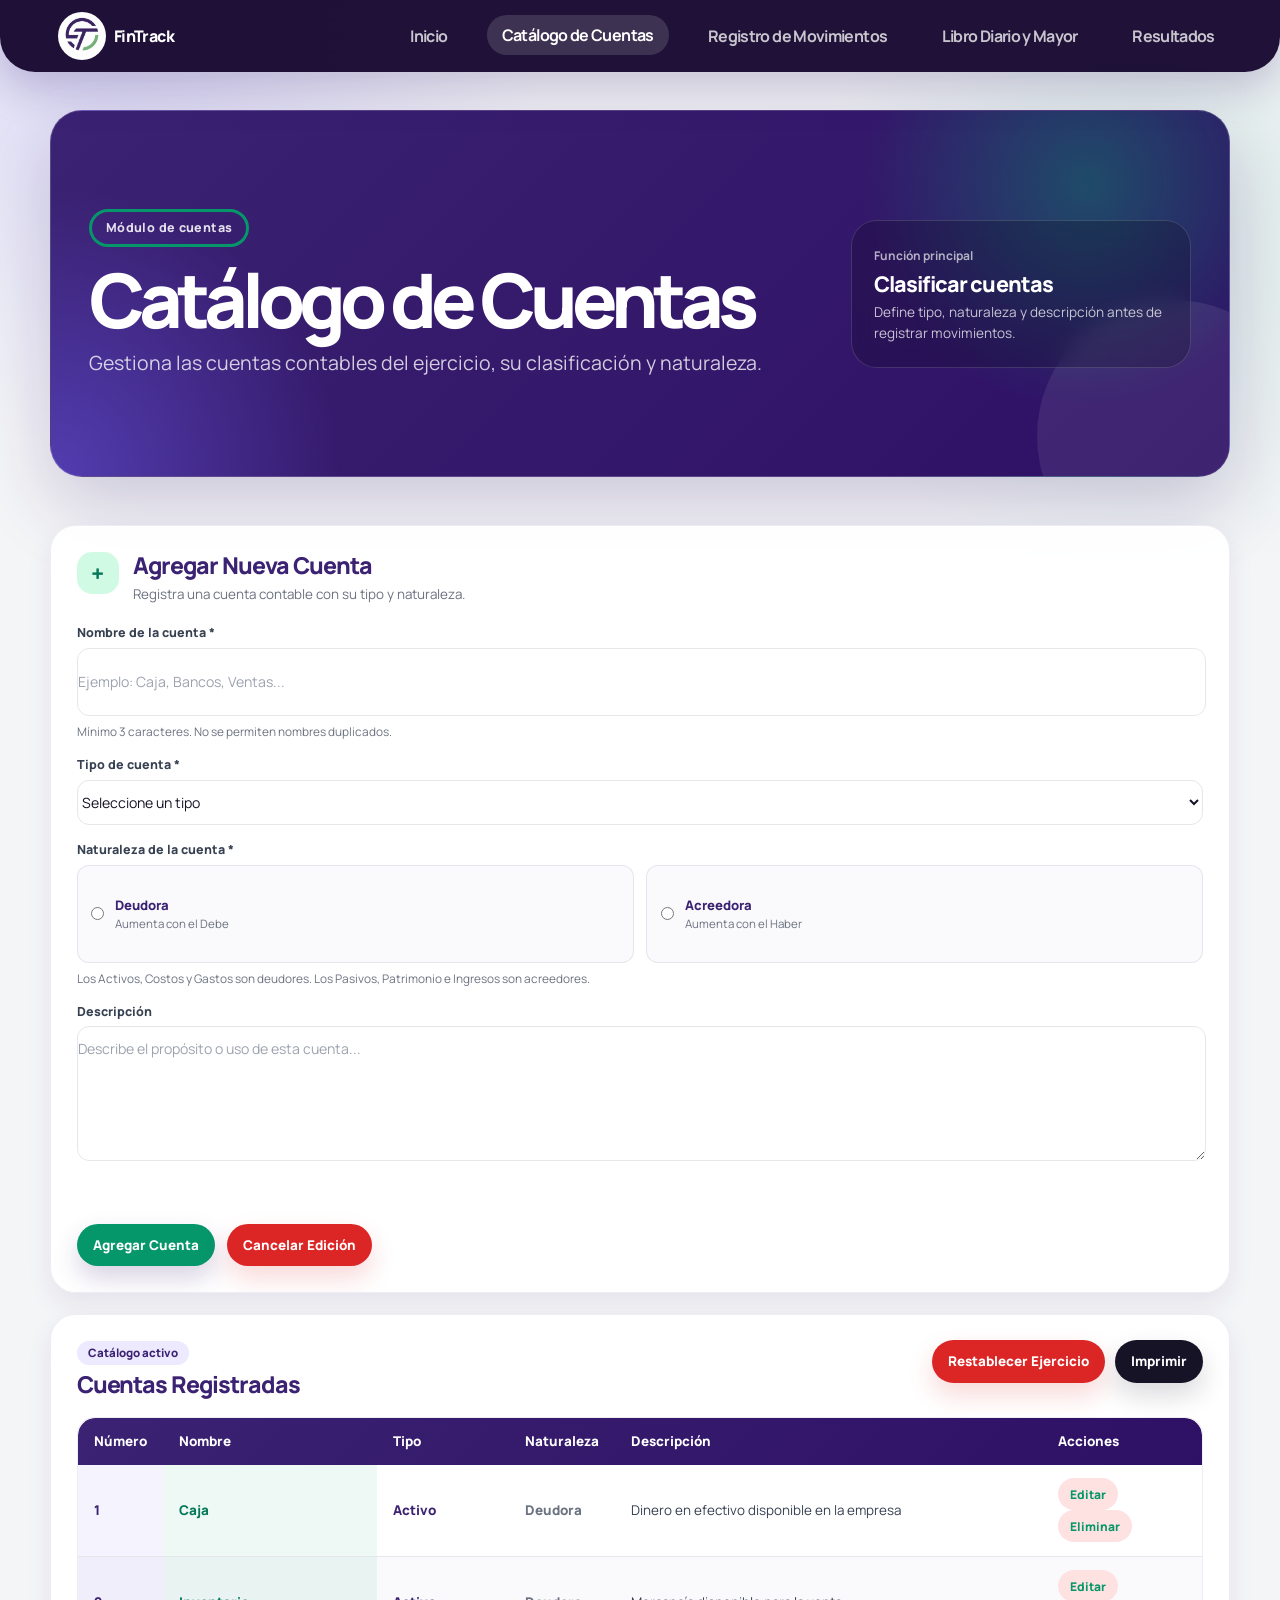
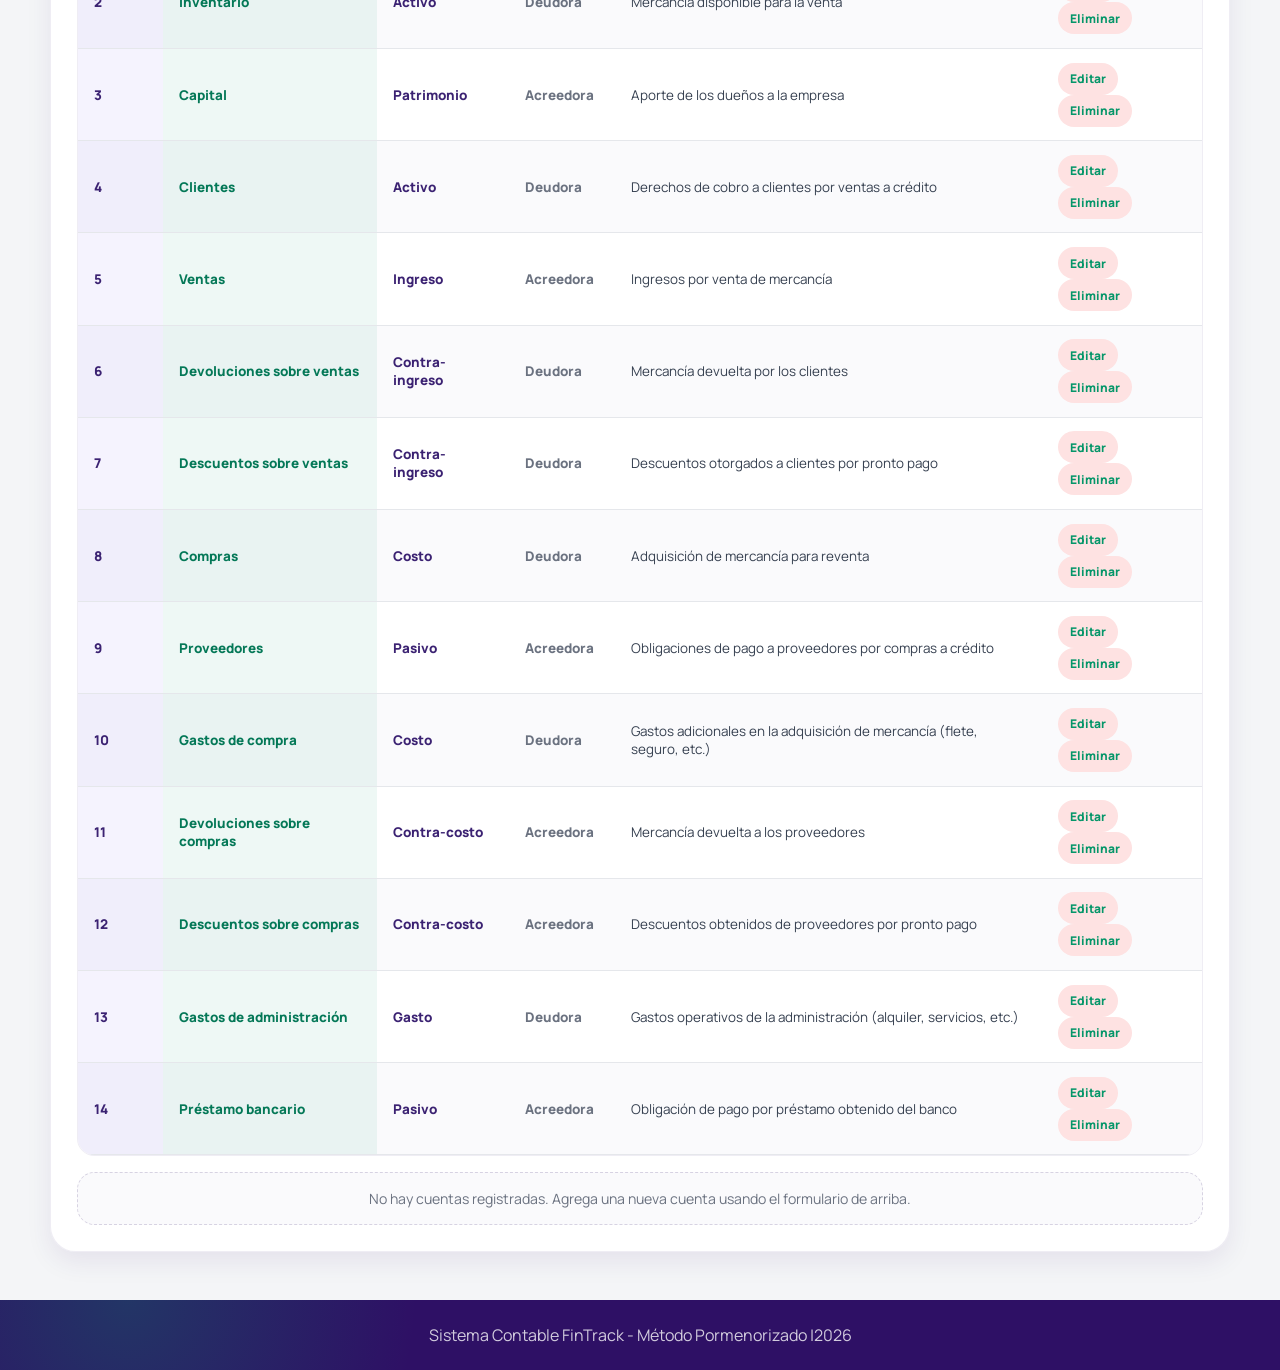
==== commit 35b58bc8: "resolucion de comflicts numero2" ====
--- a/src/pages/cuentas.html
+++ b/src/pages/cuentas.html
@@ -13,10 +13,13 @@
 <body>
     <nav class="navegacion-principal navegacion-principal--index">
         <div class="contenedor-navegacion index-nav">
-            <a href="../../index.html" class="titulo-navegacion index-nav__brand" aria-label="Ir a la página principal"></a>
-                Fin-Track
-            </a>
-
+            <div class="contenedor-logo">
+                <a href="./index.html" class="titulo-navegacion index-nav__brand" aria-label="Ir a la página principal"></a>
+                    <img src="./../assets/logo-proyecto.png" alt="logo principal del proyecto" class="logo-proyecto">
+                    FinTrack
+                </a>
+            </div>
+            
 
             <button
                 id="boton-menu-hamburguesa"
--- a/src/styles/principal.css
+++ b/src/styles/principal.css
@@ -147,6 +147,12 @@
     box-shadow: 0 16px 42px rgba(46, 16, 101, 0.22);
 }
 
+.logo-proyecto {
+    width: 100%;
+    max-width: 100%;
+    border-radius: 50%;
+
+}
 /* .navegacion-secundaria {
     margin: 0;
     position: relative;
@@ -240,6 +246,13 @@
     cursor: pointer;
 }
 
+.contenedor-logo {
+    display: flex;
+    align-items: center;
+    gap:0.5rem;
+    width: 3rem;
+    height: 100%;
+}
 .index-nav__toggle .linea {
     display: block;
     width: 1.25rem;
@@ -248,7 +261,6 @@
     border-radius: 999px;
     background: var(--ft-white);
 }
-
 
 
 /* =========================================================
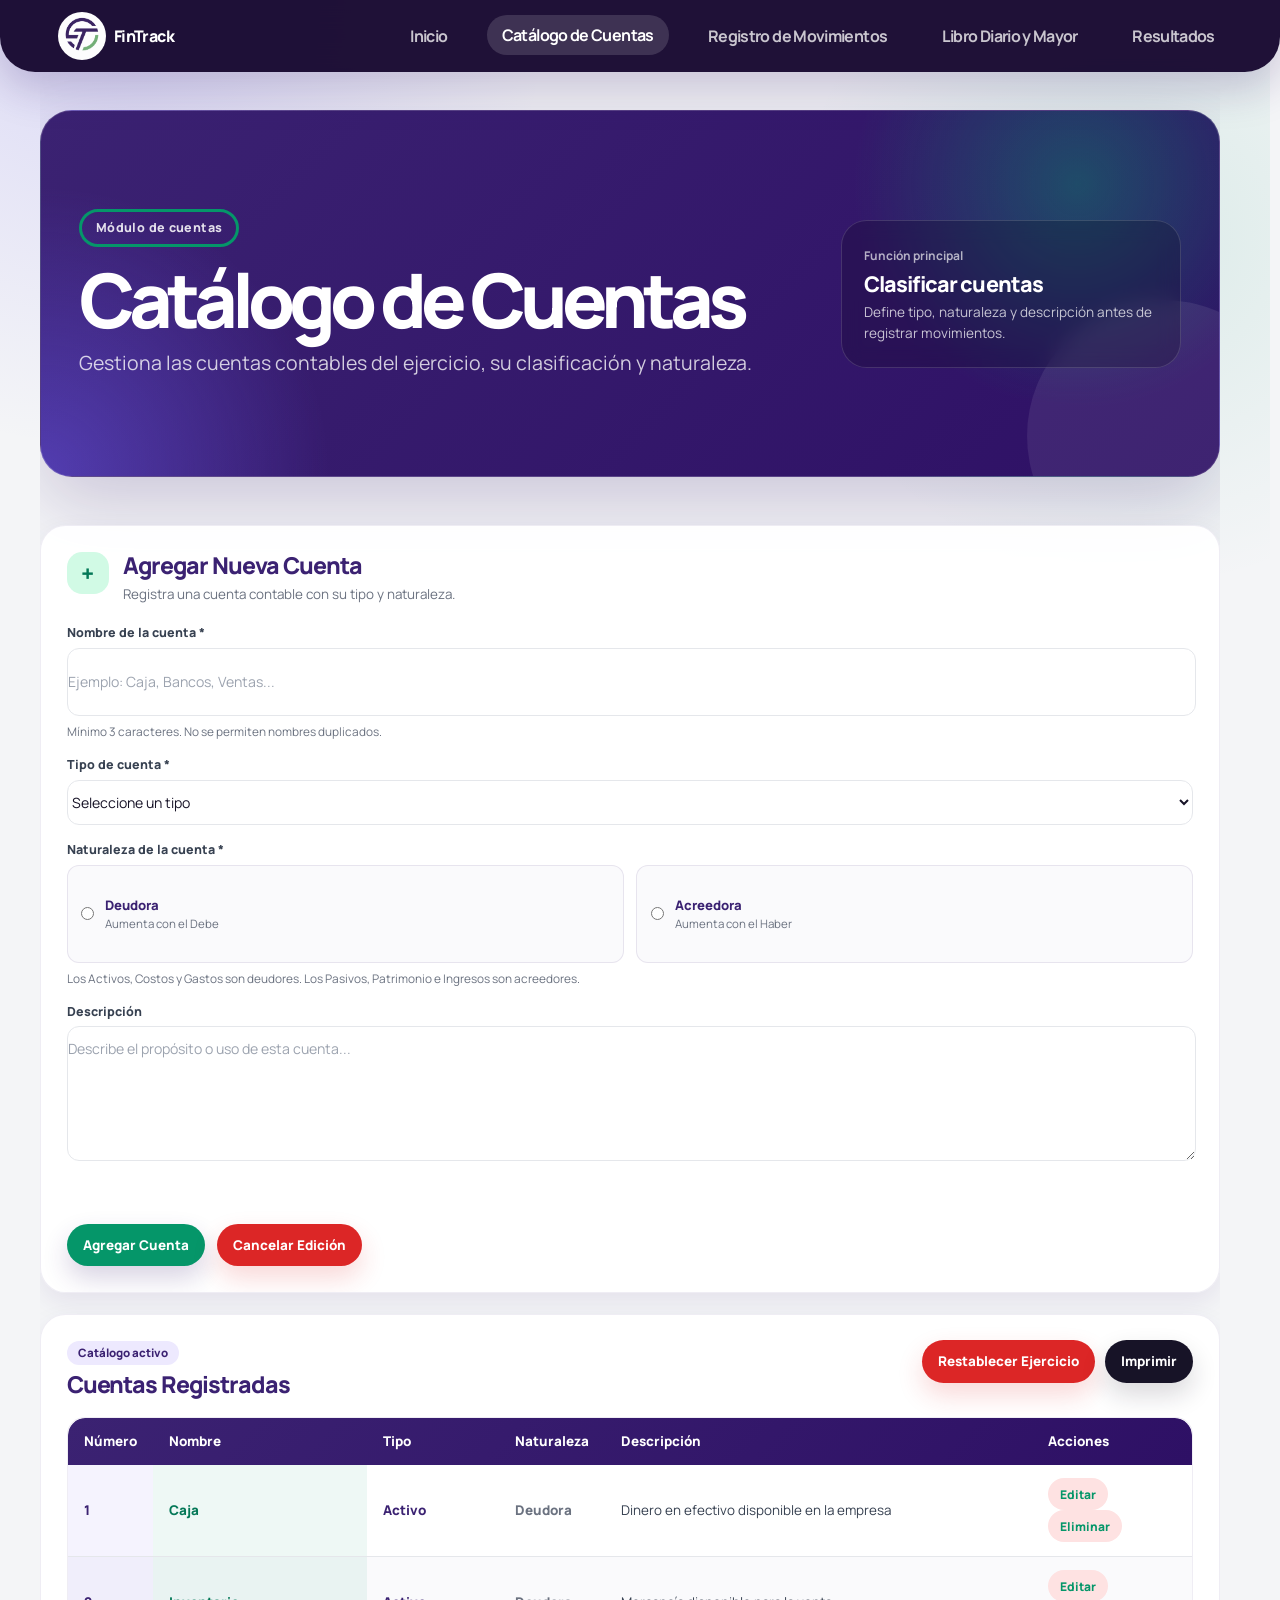
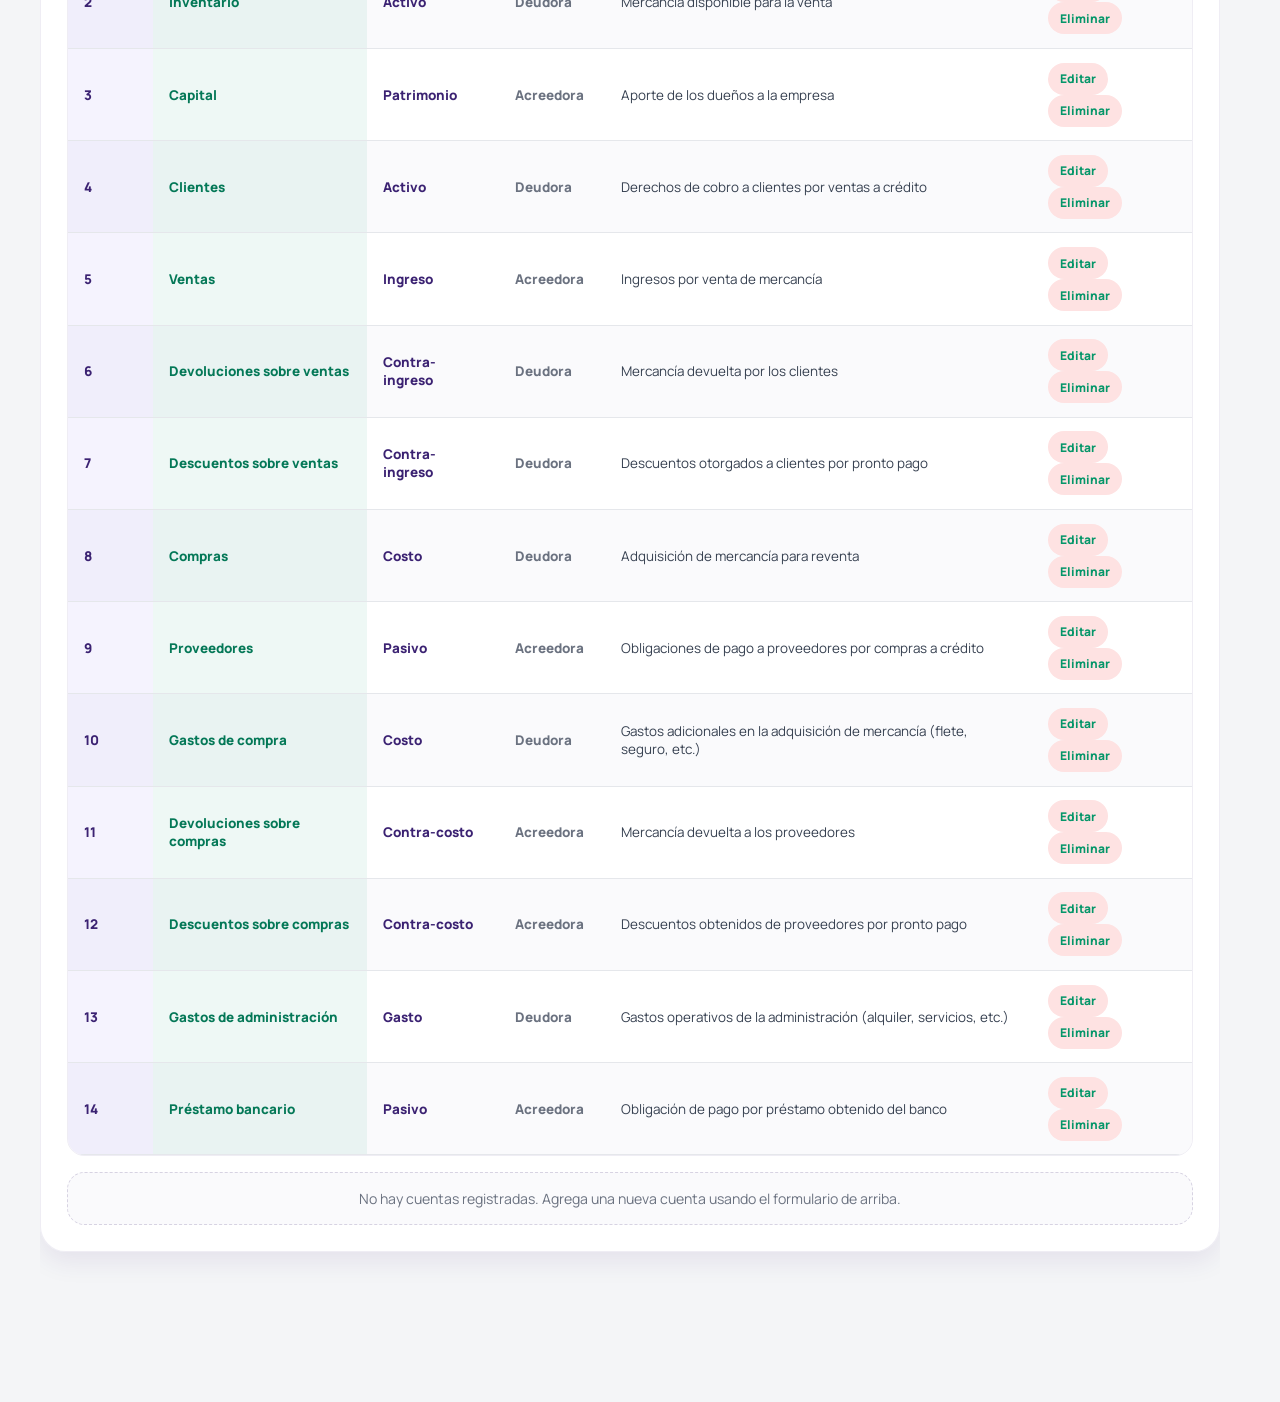
==== commit 49399b5a: "animacion prueba js + css -> movimientos y cuentas" ====
--- a/src/pages/cuentas.html
+++ b/src/pages/cuentas.html
@@ -255,6 +255,7 @@
     <script src="../scripts/datos.js"></script>
     <script src="../scripts/principal.js"></script>
     <script src="../scripts/cuentas.js"></script>
+    <script src="../scripts/animations/animations.js"></script>
 
     <script>
         document.getElementById('anio-actual').textContent = new Date().getFullYear();
--- a/src/styles/principal.css
+++ b/src/styles/principal.css
@@ -72,6 +72,8 @@
         radial-gradient(circle at 90% 8%, rgba(5, 150, 105, 0.10), transparent 22rem),
         var(--ft-gray-100);
     color: var(--ft-gray-950);
+    overflow-x: hidden;
+    width: 100%;
     
 }
 
@@ -85,6 +87,8 @@
     overflow-x: hidden;
     scrollbar-width: thin; /* Hace la barra más delgada */
     scrollbar-color: #5c22c5 #1a0933; /* Color del tirador (morado) y del fondo (oscuro) */
+    overflow-y: scroll;
+    scrollbar-gutter: stable;
 }
 
 
@@ -115,13 +119,16 @@
 .index-main {
     margin-top:0 ;
     padding: calc(4.5rem + 2.4rem) 1rem 3rem;
+    overflow-x: clip;
 }
 
 .index-container {
     width: min(100%, 1180px);
     max-width: 1180px;
     margin-inline: auto;
-}
+    overflow-x: clip;
+}
+
 
 strong {
     color: var(--ft-purple-800);
@@ -792,4 +799,68 @@
     .index-module-card .boton {
         width: 100%;
     }
+}
+
+
+
+/* =========================================================
+   ANIMACIONES GLOBALES FINTRACK
+   Header + scroll reveal
+========================================================= */
+
+html.animaciones-activas .navegacion-principal--index {
+    opacity: 0;
+    transform: translate3d(0, -1.15rem, 0);
+    transition:
+        opacity 720ms ease,
+        transform 720ms cubic-bezier(0.16, 1, 0.3, 1);
+}
+
+html.animaciones-activas .navegacion-principal--index.animacion-header-visible {
+    opacity: 1;
+    transform: translate3d(0, 0, 0);
+}
+
+html.animaciones-activas .animacion-scroll {
+    opacity: 0;
+    transition:
+        opacity 760ms ease,
+        transform 760ms cubic-bezier(0.16, 1, 0.3, 1);
+    transition-delay: var(--animacion-delay, 0ms);
+    will-change: opacity, transform;
+}
+
+html.animaciones-activas .animacion-desde-abajo {
+    transform: translate3d(0, 2.2rem, 0);
+}
+
+html.animaciones-activas .animacion-desde-derecha {
+    transform: translate3d(1.2rem, 0, 0);
+}
+
+html.animaciones-activas .animacion-desde-izquierda {
+    transform: translate3d(-1.2rem, 0, 0);
+}
+
+html.animaciones-activas .animacion-scroll.animacion-visible {
+    opacity: 1;
+    transform: translate3d(0, 0, 0);
+}
+
+/* Micro mejora visual cuando aparecen tarjetas */
+html.animaciones-activas .index-module-card.animacion-visible,
+html.animaciones-activas .index-concept-card.animacion-visible,
+html.animaciones-activas .index-card.animacion-visible {
+    will-change: auto;
+}
+
+/* Respeta accesibilidad */
+@media (prefers-reduced-motion: reduce) {
+    html.animaciones-activas .navegacion-principal--index,
+    html.animaciones-activas .animacion-scroll {
+        opacity: 1;
+        transform: none;
+        transition: none;
+        will-change: auto;
+    }
 }
--- a/src/styles/cuentas.css
+++ b/src/styles/cuentas.css
@@ -606,4 +606,83 @@
     .cuentas-button {
         width: 100%;
     }
+}
+
+
+/* =========================================================
+   ANIMACIONES CUENTAS
+   Scroll reveal 
+========================================================= */
+
+html {
+    overflow-y: scroll;
+    overflow-x: hidden;
+    scrollbar-gutter: stable;
+}
+
+body {
+    overflow-x: hidden;
+    width: 100%;
+}
+
+.cuentas-main,
+.cuentas-container {
+    overflow-x: clip;
+}
+
+html.animaciones-activas .navegacion-principal--index {
+    opacity: 0;
+    transform: translate3d(0, -1.15rem, 0);
+    transition:
+        opacity 720ms ease,
+        transform 720ms cubic-bezier(0.16, 1, 0.3, 1);
+}
+
+html.animaciones-activas .navegacion-principal--index.animacion-header-visible {
+    opacity: 1;
+    transform: translate3d(0, 0, 0);
+}
+
+html.animaciones-activas .animacion-scroll {
+    opacity: 0;
+    transition:
+        opacity 760ms ease,
+        transform 760ms cubic-bezier(0.16, 1, 0.3, 1);
+    transition-delay: var(--animacion-delay, 0ms);
+    will-change: opacity, transform;
+}
+
+html.animaciones-activas .animacion-desde-abajo {
+    transform: translate3d(0, 2rem, 0);
+}
+
+html.animaciones-activas .animacion-desde-derecha {
+    transform: translate3d(1.2rem, 0, 0);
+}
+
+html.animaciones-activas .animacion-desde-izquierda {
+    transform: translate3d(-1.2rem, 0, 0);
+}
+
+html.animaciones-activas .animacion-scroll.animacion-visible {
+    opacity: 1;
+    transform: translate3d(0, 0, 0);
+}
+
+html.animaciones-activas .cuentas-card.animacion-visible:hover {
+    transform: translateY(-2px);
+}
+
+html.animaciones-activas .animacion-visible {
+    will-change: auto;
+}
+
+@media (prefers-reduced-motion: reduce) {
+    html.animaciones-activas .navegacion-principal--index,
+    html.animaciones-activas .animacion-scroll {
+        opacity: 1;
+        transform: none;
+        transition: none;
+        will-change: auto;
+    }
 }
